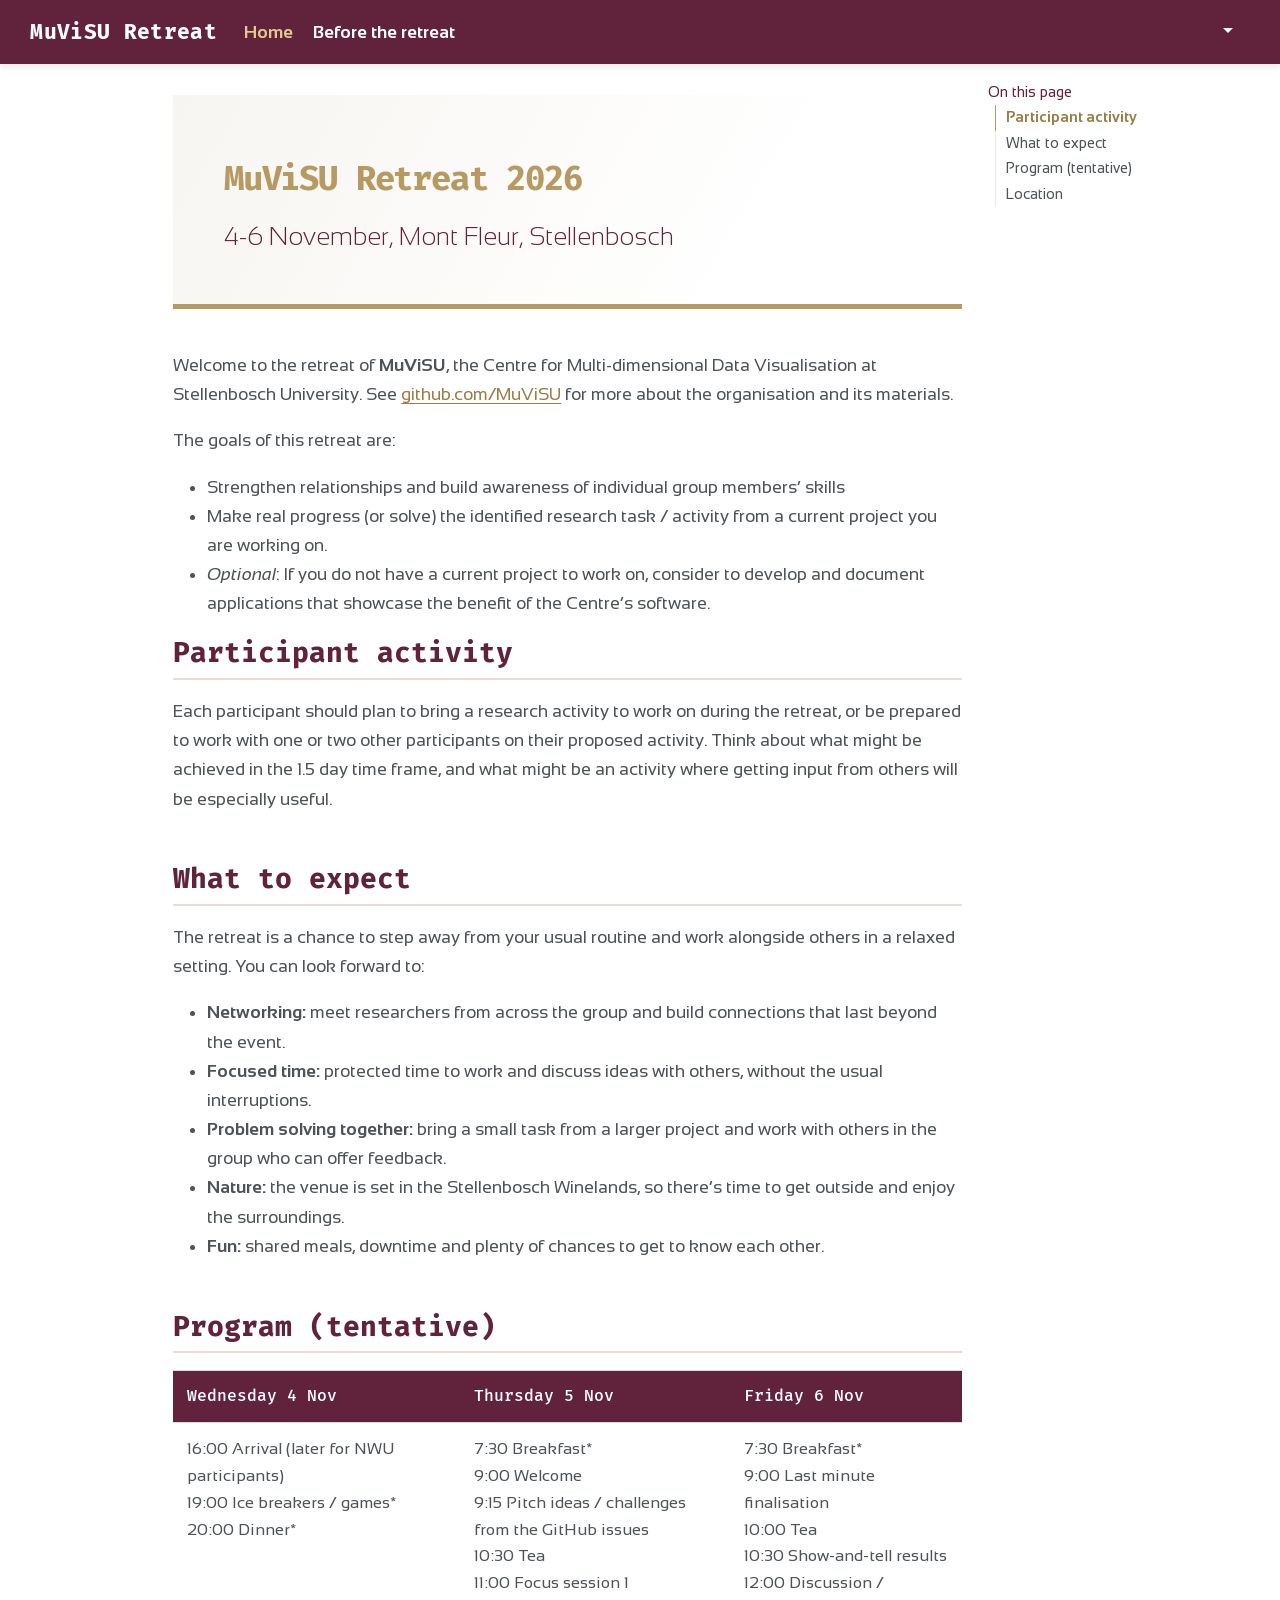
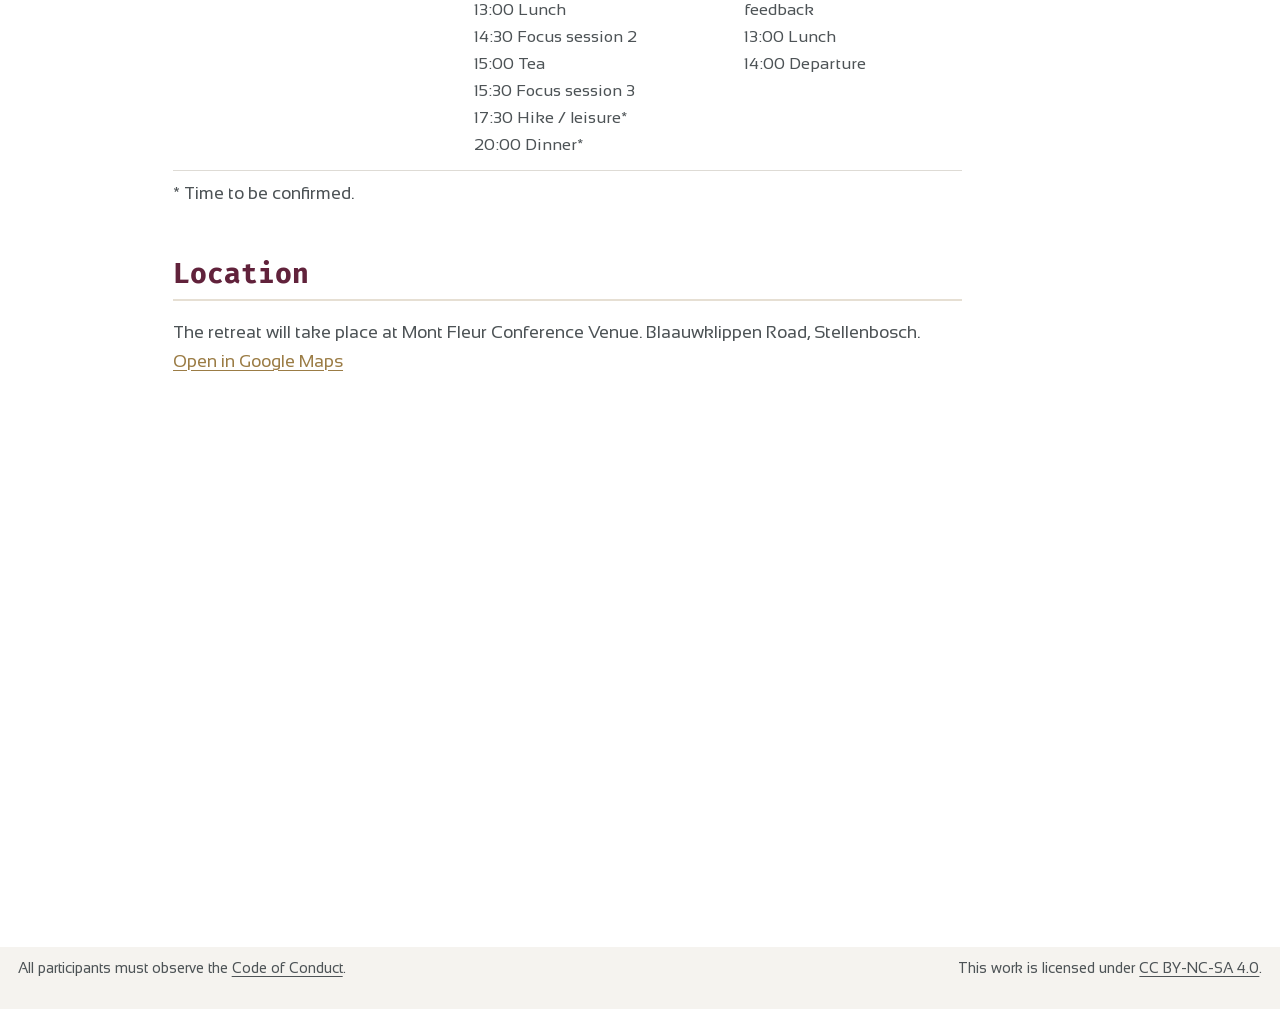
==== docs/index.html @ 6dd37134 "what to expect" ====
<!DOCTYPE html>
<html xmlns="http://www.w3.org/1999/xhtml" lang="en" xml:lang="en"><head>

<meta charset="utf-8">
<meta name="generator" content="quarto-1.10.18">

<meta name="viewport" content="width=device-width, initial-scale=1.0, user-scalable=yes">


<title>MuViSU Retreat 2026 – MuViSU Retreat</title>
<style>
/* Default styles provided by pandoc.
** See https://pandoc.org/MANUAL.html#variables-for-html for config info.
*/
span.smallcaps{font-variant: small-caps;}
div.columns{display: flex; gap: 1.5em;}
div.column{flex: auto;}
@media screen {
div.columns{gap: min(4vw, 1.5em);}
div.column{overflow-x: auto;}
}
div.hanging-indent{margin-left: 1.5em; text-indent: -1.5em;}
ul.task-list{list-style: none;}
ul.task-list li input[type="checkbox"] {
  width: 0.8em;
  margin: 0 0.8em 0.2em -1em; /* quarto-specific, see https://github.com/quarto-dev/quarto-cli/issues/4556 */ 
  vertical-align: middle;
}
</style>


<script src="site_libs/quarto-nav/quarto-nav.js"></script>
<script src="site_libs/quarto-nav/headroom.min.js"></script>
<script src="site_libs/clipboard/clipboard.min.js"></script>
<script src="site_libs/quarto-search/autocomplete.umd.js"></script>
<script src="site_libs/quarto-search/fuse.min.js"></script>
<script src="site_libs/quarto-search/quarto-search.js"></script>
<meta name="quarto:offset" content="./">
<script src="site_libs/quarto-html/quarto.js" type="module"></script>
<script src="site_libs/quarto-html/tabsets/tabsets.js" type="module"></script>
<script src="site_libs/quarto-html/popper.min.js"></script>
<script src="site_libs/quarto-html/tippy.umd.min.js"></script>
<script src="site_libs/quarto-html/anchor.min.js"></script>
<link href="site_libs/quarto-html/tippy.css" rel="stylesheet">
<link href="site_libs/quarto-html/quarto-syntax-highlighting-4ffc9315a0e0aea7fb861ee41eb61485.css" rel="stylesheet" id="quarto-text-highlighting-styles">
<script src="site_libs/bootstrap/bootstrap.min.js"></script>
<link href="site_libs/bootstrap/bootstrap-icons.css" rel="stylesheet">
<link href="site_libs/bootstrap/bootstrap-354f608359a5c7df582c1eddf7a6db5b.min.css" rel="stylesheet" append-hash="true" id="quarto-bootstrap" data-mode="light">
<script id="quarto-search-options" type="application/json">{
  "location": "navbar",
  "copy-button": false,
  "collapse-after": 3,
  "panel-placement": "end",
  "type": "overlay",
  "limit": 50,
  "keyboard-shortcut": [
    "f",
    "/",
    "s"
  ],
  "show-item-context": false,
  "language": {
    "search-no-results-text": "No results",
    "search-matching-documents-text": "matching documents",
    "search-copy-link-title": "Copy link to search",
    "search-hide-matches-text": "Hide additional matches",
    "search-more-match-text": "more match in this document",
    "search-more-matches-text": "more matches in this document",
    "search-clear-button-title": "Clear",
    "search-text-placeholder": "",
    "search-detached-cancel-button-title": "Cancel",
    "search-submit-button-title": "Submit",
    "search-label": "Search"
  }
}</script>


</head>

<body class="nav-fixed quarto-light">

<div id="quarto-search-results"></div>
  <header id="quarto-header" class="headroom fixed-top">
    <nav class="navbar navbar-expand-lg " data-bs-theme="dark">
      <div class="navbar-container container-fluid">
      <div class="navbar-brand-container mx-auto">
    <a class="navbar-brand" href="./index.html">
    <span class="navbar-title">MuViSU Retreat</span>
    </a>
  </div>
            <div id="quarto-search" class="" title="Search"></div>
          <button class="navbar-toggler" type="button" data-bs-toggle="collapse" data-bs-target="#navbarCollapse" aria-controls="navbarCollapse" role="menu" aria-expanded="false" aria-label="Toggle navigation" onclick="if (window.quartoToggleHeadroom) { window.quartoToggleHeadroom(); }">
  <span class="navbar-toggler-icon"></span>
</button>
          <div class="collapse navbar-collapse" id="navbarCollapse">
            <ul class="navbar-nav navbar-nav-scroll me-auto">
  <li class="nav-item">
    <a class="nav-link active" href="./index.html" aria-current="page"> 
<span class="menu-text">Home</span></a>
  </li>  
  <li class="nav-item">
    <a class="nav-link" href="./before.html"> 
<span class="menu-text">Before the retreat</span></a>
  </li>  
</ul>
          </div> <!-- /navcollapse -->
            <div class="quarto-navbar-tools">
    <div class="dropdown">
      <a href="" title="" id="quarto-navigation-tool-dropdown-0" class="quarto-navigation-tool dropdown-toggle px-1" data-bs-toggle="dropdown" aria-expanded="false" role="link" aria-label=""><i class="bi bi-github"></i></a>
      <ul class="dropdown-menu" aria-labelledby="quarto-navigation-tool-dropdown-0">
          <li>
            <a class="dropdown-item quarto-navbar-tools-item" href="https://github.com/dicook/muvisu_retreat/issues">
            Create an issue
            </a>
          </li>
      </ul>
    </div>
    <a href="https://github.com/dicook/muvisu_retreat/blob/main/CODEOFCONDUCT.md" title="Code of Conduct" class="quarto-navigation-tool px-1" aria-label="Code of Conduct"><i class="bi bi-shield-check"></i></a>
</div>
      </div> <!-- /container-fluid -->
    </nav>
</header>
<!-- content -->
<div id="quarto-content" class="quarto-container page-columns page-rows-contents page-layout-article page-navbar">
<!-- sidebar -->
<!-- margin-sidebar -->
    <div id="quarto-margin-sidebar" class="sidebar margin-sidebar">
        <nav id="TOC" role="doc-toc" class="toc-active">
    <h2 id="toc-title">On this page</h2>
   
  <ul>
  <li><a href="#participant-activity" id="toc-participant-activity" class="nav-link active" data-scroll-target="#participant-activity">Participant activity</a></li>
  <li><a href="#what-to-expect" id="toc-what-to-expect" class="nav-link" data-scroll-target="#what-to-expect">What to expect</a></li>
  <li><a href="#program-tentative" id="toc-program-tentative" class="nav-link" data-scroll-target="#program-tentative">Program (tentative)</a></li>
  <li><a href="#location" id="toc-location" class="nav-link" data-scroll-target="#location">Location</a></li>
  </ul>
</nav>
    </div>
<!-- main -->
<main class="content" id="quarto-document-content">

<header id="title-block-header" class="quarto-title-block default">
<div class="quarto-title">
<h1 class="title">MuViSU Retreat 2026</h1>
<p class="subtitle lead">4-6 November, Mont Fleur, Stellenbosch</p>
</div>



<div class="quarto-title-meta">

    
  
    
  </div>
  


</header>


<p>Welcome to the retreat of <strong>MuViSU</strong>, the Centre for Multi-dimensional Data Visualisation at Stellenbosch University. See <a href="https://github.com/MuViSU">github.com/MuViSU</a> for more about the organisation and its materials.</p>
<p>The goals of this retreat are:</p>
<ul>
<li>Strengthen relationships and build awareness of individual group members’ skills</li>
<li>Make real progress (or solve) the identified research task / activity from a current project you are working on.</li>
<li><em>Optional</em>: If you do not have a current project to work on, consider to develop and document applications that showcase the benefit of the Centre’s software.</li>
</ul>
<section id="participant-activity" class="level2">
<h2 class="anchored" data-anchor-id="participant-activity">Participant activity</h2>
<p>Each participant should plan to bring a research activity to work on during the retreat, or be prepared to work with one or two other participants on their proposed activity. Think about what might be achieved in the 1.5 day time frame, and what might be an activity where getting input from others will be especially useful.</p>
</section>
<section id="what-to-expect" class="level2">
<h2 class="anchored" data-anchor-id="what-to-expect">What to expect</h2>
<p>The retreat is a chance to step away from your usual routine and work alongside others in a relaxed setting. You can look forward to:</p>
<ul>
<li><strong>Networking:</strong> meet researchers from across the group and build connections that last beyond the event.</li>
<li><strong>Focused time:</strong> protected time to work and discuss ideas with others, without the usual interruptions.</li>
<li><strong>Problem solving together:</strong> bring a small task from a larger project and work with others in the group who can offer feedback.</li>
<li><strong>Nature:</strong> the venue is set in the Stellenbosch Winelands, so there’s time to get outside and enjoy the surroundings.</li>
<li><strong>Fun:</strong> shared meals, downtime and plenty of chances to get to know each other.</li>
</ul>
</section>
<section id="program-tentative" class="level2">
<h2 class="anchored" data-anchor-id="program-tentative">Program (tentative)</h2>
<table class="caption-top table">
<colgroup>
<col style="width: 36%">
<col style="width: 34%">
<col style="width: 29%">
</colgroup>
<thead>
<tr class="header">
<th style="text-align: left;">Wednesday 4 Nov</th>
<th style="text-align: left;">Thursday 5 Nov</th>
<th style="text-align: left;">Friday 6 Nov</th>
</tr>
</thead>
<tbody>
<tr class="odd">
<td style="text-align: left;">16:00 Arrival (later for NWU participants)<br>19:00 Ice breakers / games*<br>20:00 Dinner*</td>
<td style="text-align: left;">7:30 Breakfast*<br>9:00 Welcome <br>9:15 Pitch ideas / challenges from the GitHub issues <br>10:30 Tea<br>11:00 Focus session 1<br>13:00 Lunch<br>14:30 Focus session 2<br>15:00 Tea<br>15:30 Focus session 3<br>17:30 Hike / leisure*<br>20:00 Dinner*</td>
<td style="text-align: left;">7:30 Breakfast*<br>9:00 Last minute finalisation<br>10:00 Tea<br>10:30 Show-and-tell results<br>12:00 Discussion / feedback<br>13:00 Lunch<br>14:00 Departure</td>
</tr>
</tbody>
</table>
<p>* Time to be confirmed.</p>
</section>
<section id="location" class="level2">
<h2 class="anchored" data-anchor-id="location">Location</h2>
<p>The retreat will take place at Mont Fleur Conference Venue. Blaauwklippen Road, Stellenbosch. <a href="https://maps.app.goo.gl/VJLVgfamBuX8aKFi7">Open in Google Maps</a></p>
<iframe src="https://www.google.com/maps/embed?pb=!1m23!1m12!1m3!1d3307.2551035995357!2d18.896036176559704!3d-34.01166222647401!2m3!1f0!2f0!3f0!3m2!1i1024!2i768!4f13.1!4m8!3e0!4m0!4m5!1s0x1dcdb3a0425cf8a7%3A0xaa9fdf8daff1da18!2sMont%20Fleur%20Conference%20Venue%2C%20P.O.%20Box%20905%20Stellenbosch%2C%20Blaauwklippen%20Road%2C%207599!3m2!1d-34.0116667!2d18.8986111!5e0!3m2!1sen!2sza!4v1791870250719!5m2!1sen!2sza" width="100%" height="450" style="border:0;" allowfullscreen="" loading="lazy" referrerpolicy="strict-origin-when-cross-origin" title="Map of Mont Fleur Conference Venue">
</iframe>


</section>

</main> <!-- /main -->
<script id="quarto-html-after-body" type="application/javascript">
  window.document.addEventListener("DOMContentLoaded", function (event) {
    const icon = "";
    const anchorJS = new window.AnchorJS();
    anchorJS.options = {
      placement: 'right',
      icon: icon
    };
    anchorJS.add('.anchored');
    const isCodeAnnotation = (el) => {
      for (const clz of el.classList) {
        if (clz.startsWith('code-annotation-')) {                     
          return true;
        }
      }
      return false;
    }
    const onCopySuccess = function(e) {
      // button target
      const button = e.trigger;
      // don't keep focus
      button.blur();
      // flash "checked"
      button.classList.add('code-copy-button-checked');
      var currentTitle = button.getAttribute("title");
      button.setAttribute("title", "Copied!");
      let tooltip;
      if (window.bootstrap) {
        button.setAttribute("data-bs-toggle", "tooltip");
        button.setAttribute("data-bs-placement", "left");
        button.setAttribute("data-bs-title", "Copied!");
        tooltip = new bootstrap.Tooltip(button, 
          { trigger: "manual", 
            customClass: "code-copy-button-tooltip",
            offset: [0, -8]});
        tooltip.show();    
      }
      setTimeout(function() {
        if (tooltip) {
          tooltip.hide();
          button.removeAttribute("data-bs-title");
          button.removeAttribute("data-bs-toggle");
          button.removeAttribute("data-bs-placement");
        }
        button.setAttribute("title", currentTitle);
        button.classList.remove('code-copy-button-checked');
      }, 1000);
      // clear code selection
      e.clearSelection();
    }
    const getTextToCopy = function(trigger) {
      const outerScaffold = trigger.parentElement.cloneNode(true);
      const codeEl = outerScaffold.querySelector('code');
      for (const childEl of codeEl.children) {
        if (isCodeAnnotation(childEl)) {
          childEl.remove();
        }
      }
      return codeEl.innerText;
    }
    const clipboard = new window.ClipboardJS('.code-copy-button:not([data-in-quarto-modal])', {
      text: getTextToCopy
    });
    clipboard.on('success', onCopySuccess);
    if (window.document.getElementById('quarto-embedded-source-code-modal')) {
      const clipboardModal = new window.ClipboardJS('.code-copy-button[data-in-quarto-modal]', {
        text: getTextToCopy,
        container: window.document.getElementById('quarto-embedded-source-code-modal')
      });
      clipboardModal.on('success', onCopySuccess);
    }
      var localhostRegex = new RegExp(/^(?:http|https):\/\/localhost\:?[0-9]*\//);
      var mailtoRegex = new RegExp(/^mailto:/);
        var filterRegex = new RegExp('/' + window.location.host + '/');
      var isInternal = (href) => {
          return filterRegex.test(href) || localhostRegex.test(href) || mailtoRegex.test(href);
      }
      // Inspect non-navigation links and adorn them if external
     var links = window.document.querySelectorAll('a[href]:not(.nav-link):not(.navbar-brand):not(.toc-action):not(.sidebar-link):not(.sidebar-item-toggle):not(.pagination-link):not(.no-external):not([aria-hidden]):not(.dropdown-item):not(.quarto-navigation-tool):not(.about-link)');
      for (var i=0; i<links.length; i++) {
        const link = links[i];
        if (!isInternal(link.href)) {
          // undo the damage that might have been done by quarto-nav.js in the case of
          // links that we want to consider external
          if (link.dataset.originalHref !== undefined) {
            link.href = link.dataset.originalHref;
          }
        }
      }
    function tippyHover(el, contentFn, onTriggerFn, onUntriggerFn) {
      const config = {
        allowHTML: true,
        maxWidth: 500,
        delay: 100,
        arrow: false,
        appendTo: function(el) {
            return el.parentElement;
        },
        interactive: true,
        interactiveBorder: 10,
        theme: 'quarto',
        placement: 'bottom-start',
      };
      if (contentFn) {
        config.content = contentFn;
      }
      if (onTriggerFn) {
        config.onTrigger = onTriggerFn;
      }
      if (onUntriggerFn) {
        config.onUntrigger = onUntriggerFn;
      }
      window.tippy(el, config); 
    }
    const noterefs = window.document.querySelectorAll('a[role="doc-noteref"]');
    for (var i=0; i<noterefs.length; i++) {
      const ref = noterefs[i];
      tippyHover(ref, function() {
        // use id or data attribute instead here
        let href = ref.getAttribute('data-footnote-href') || ref.getAttribute('href');
        try { href = new URL(href).hash; } catch {}
        const id = href.replace(/^#\/?/, "");
        const note = window.document.getElementById(id);
        if (note) {
          return note.innerHTML;
        } else {
          return "";
        }
      });
    }
    const xrefs = window.document.querySelectorAll('a.quarto-xref');
    const processXRef = (id, note) => {
      // Strip column container classes
      const stripColumnClz = (el) => {
        el.classList.remove("page-full", "page-columns");
        if (el.children) {
          for (const child of el.children) {
            stripColumnClz(child);
          }
        }
      }
      stripColumnClz(note)
      if (id === null || id.startsWith('sec-')) {
        // Special case sections, only their first couple elements
        const container = document.createElement("div");
        if (note.children && note.children.length > 2) {
          container.appendChild(note.children[0].cloneNode(true));
          for (let i = 1; i < note.children.length; i++) {
            const child = note.children[i];
            if (child.tagName === "P" && child.innerText === "") {
              continue;
            } else {
              container.appendChild(child.cloneNode(true));
              break;
            }
          }
          if (window.Quarto?.typesetMath) {
            window.Quarto.typesetMath(container);
          }
          return container.innerHTML
        } else {
          if (window.Quarto?.typesetMath) {
            window.Quarto.typesetMath(note);
          }
          return note.innerHTML;
        }
      } else {
        // Remove any anchor links if they are present
        const anchorLink = note.querySelector('a.anchorjs-link');
        if (anchorLink) {
          anchorLink.remove();
        }
        if (window.Quarto?.typesetMath) {
          window.Quarto.typesetMath(note);
        }
        if (note.classList.contains("callout")) {
          return note.outerHTML;
        } else {
          return note.innerHTML;
        }
      }
    }
    for (var i=0; i<xrefs.length; i++) {
      const xref = xrefs[i];
      tippyHover(xref, undefined, function(instance) {
        instance.disable();
        let url = xref.getAttribute('href');
        let hash = undefined; 
        if (url.startsWith('#')) {
          hash = url;
        } else {
          try { hash = new URL(url).hash; } catch {}
        }
        if (hash) {
          const id = hash.replace(/^#\/?/, "");
          const note = window.document.getElementById(id);
          if (note !== null) {
            try {
              const html = processXRef(id, note.cloneNode(true));
              instance.setContent(html);
            } finally {
              instance.enable();
              instance.show();
            }
          } else {
            // See if we can fetch this
            fetch(url.split('#')[0])
            .then(res => res.text())
            .then(html => {
              const parser = new DOMParser();
              const htmlDoc = parser.parseFromString(html, "text/html");
              const note = htmlDoc.getElementById(id);
              if (note !== null) {
                const html = processXRef(id, note);
                instance.setContent(html);
              } 
            }).finally(() => {
              instance.enable();
              instance.show();
            });
          }
        } else {
          // See if we can fetch a full url (with no hash to target)
          // This is a special case and we should probably do some content thinning / targeting
          fetch(url)
          .then(res => res.text())
          .then(html => {
            const parser = new DOMParser();
            const htmlDoc = parser.parseFromString(html, "text/html");
            const note = htmlDoc.querySelector('main.content');
            if (note !== null) {
              // This should only happen for chapter cross references
              // (since there is no id in the URL)
              // remove the first header
              if (note.children.length > 0 && note.children[0].tagName === "HEADER") {
                note.children[0].remove();
              }
              const html = processXRef(null, note);
              instance.setContent(html);
            } 
          }).finally(() => {
            instance.enable();
            instance.show();
          });
        }
      }, function(instance) {
      });
    }
        let selectedAnnoteEl;
        const selectorForAnnotation = ( cell, annotation) => {
          let cellAttr = 'data-code-cell="' + cell + '"';
          let lineAttr = 'data-code-annotation="' +  annotation + '"';
          const selector = 'span[' + cellAttr + '][' + lineAttr + ']';
          return selector;
        }
        const selectCodeLines = (annoteEl) => {
          const doc = window.document;
          const targetCell = annoteEl.getAttribute("data-target-cell");
          const targetAnnotation = annoteEl.getAttribute("data-target-annotation");
          const annoteSpan = window.document.querySelector(selectorForAnnotation(targetCell, targetAnnotation));
          const lines = annoteSpan.getAttribute("data-code-lines").split(",");
          const lineIds = lines.map((line) => {
            return targetCell + "-" + line;
          })
          let top = null;
          let height = null;
          let parent = null;
          if (lineIds.length > 0) {
              //compute the position of the single el (top and bottom and make a div)
              const el = window.document.getElementById(lineIds[0]);
              top = el.offsetTop;
              height = el.offsetHeight;
              parent = el.parentElement.parentElement;
            if (lineIds.length > 1) {
              const lastEl = window.document.getElementById(lineIds[lineIds.length - 1]);
              const bottom = lastEl.offsetTop + lastEl.offsetHeight;
              height = bottom - top;
            }
            if (top !== null && height !== null && parent !== null) {
              // cook up a div (if necessary) and position it 
              let div = window.document.getElementById("code-annotation-line-highlight");
              if (div === null) {
                div = window.document.createElement("div");
                div.setAttribute("id", "code-annotation-line-highlight");
                div.style.position = 'absolute';
                parent.appendChild(div);
              }
              div.style.top = top - 2 + "px";
              div.style.height = height + 4 + "px";
              div.style.left = 0;
              let gutterDiv = window.document.getElementById("code-annotation-line-highlight-gutter");
              if (gutterDiv === null) {
                gutterDiv = window.document.createElement("div");
                gutterDiv.setAttribute("id", "code-annotation-line-highlight-gutter");
                gutterDiv.style.position = 'absolute';
                const codeCell = window.document.getElementById(targetCell);
                const gutter = codeCell.querySelector('.code-annotation-gutter');
                gutter.appendChild(gutterDiv);
              }
              gutterDiv.style.top = top - 2 + "px";
              gutterDiv.style.height = height + 4 + "px";
            }
            selectedAnnoteEl = annoteEl;
          }
        };
        const unselectCodeLines = () => {
          const elementsIds = ["code-annotation-line-highlight", "code-annotation-line-highlight-gutter"];
          elementsIds.forEach((elId) => {
            const div = window.document.getElementById(elId);
            if (div) {
              div.remove();
            }
          });
          selectedAnnoteEl = undefined;
        };
          // Handle positioning of the toggle
      window.addEventListener(
        "resize",
        throttle(() => {
          elRect = undefined;
          if (selectedAnnoteEl) {
            selectCodeLines(selectedAnnoteEl);
          }
        }, 10)
      );
      function throttle(fn, ms) {
      let throttle = false;
      let timer;
        return (...args) => {
          if(!throttle) { // first call gets through
              fn.apply(this, args);
              throttle = true;
          } else { // all the others get throttled
              if(timer) clearTimeout(timer); // cancel #2
              timer = setTimeout(() => {
                fn.apply(this, args);
                timer = throttle = false;
              }, ms);
          }
        };
      }
        // Attach click handler to the DT
        const annoteDls = window.document.querySelectorAll('dt[data-target-cell]');
        for (const annoteDlNode of annoteDls) {
          annoteDlNode.addEventListener('click', (event) => {
            const clickedEl = event.target;
            if (clickedEl !== selectedAnnoteEl) {
              unselectCodeLines();
              const activeEl = window.document.querySelector('dt[data-target-cell].code-annotation-active');
              if (activeEl) {
                activeEl.classList.remove('code-annotation-active');
              }
              selectCodeLines(clickedEl);
              clickedEl.classList.add('code-annotation-active');
            } else {
              // Unselect the line
              unselectCodeLines();
              clickedEl.classList.remove('code-annotation-active');
            }
          });
        }
    const findCites = (el) => {
      const parentEl = el.parentElement;
      if (parentEl) {
        const cites = parentEl.dataset.cites;
        if (cites) {
          return {
            el,
            cites: cites.split(' ')
          };
        } else {
          return findCites(el.parentElement)
        }
      } else {
        return undefined;
      }
    };
    var bibliorefs = window.document.querySelectorAll('a[role="doc-biblioref"]');
    for (var i=0; i<bibliorefs.length; i++) {
      const ref = bibliorefs[i];
      const citeInfo = findCites(ref);
      if (citeInfo) {
        tippyHover(citeInfo.el, function() {
          var popup = window.document.createElement('div');
          citeInfo.cites.forEach(function(cite) {
            var citeDiv = window.document.createElement('div');
            citeDiv.classList.add('hanging-indent');
            citeDiv.classList.add('csl-entry');
            var biblioDiv = window.document.getElementById('ref-' + cite);
            if (biblioDiv) {
              citeDiv.innerHTML = biblioDiv.innerHTML;
            }
            popup.appendChild(citeDiv);
          });
          return popup.innerHTML;
        });
      }
    }
  });
  </script>
</div> <!-- /content -->
<footer class="footer">
  <div class="nav-footer">
    <div class="nav-footer-left">
<p>All participants must observe the <a href="https://github.com/dicook/muvisu_retreat/blob/main/CODEOFCONDUCT.md">Code of Conduct</a>.</p>
</div>   
    <div class="nav-footer-center">
      &nbsp;
    </div>
    <div class="nav-footer-right">
<p>This work is licensed under <a href="https://creativecommons.org/licenses/by-nc-sa/4.0/">CC BY-NC-SA 4.0</a>.</p>
</div>
  </div>
</footer>




</body></html>
---- docs/site_libs/quarto-html/quarto-syntax-highlighting-4ffc9315a0e0aea7fb861ee41eb61485.css ----
/* quarto syntax highlight colors */
:root {
  --quarto-hl-ot-color: #003B4F;
  --quarto-hl-at-color: #657422;
  --quarto-hl-ss-color: #20794D;
  --quarto-hl-an-color: #5E5E5E;
  --quarto-hl-fu-color: #4758AB;
  --quarto-hl-st-color: #20794D;
  --quarto-hl-cf-color: #003B4F;
  --quarto-hl-op-color: #5E5E5E;
  --quarto-hl-er-color: #AD0000;
  --quarto-hl-bn-color: #AD0000;
  --quarto-hl-al-color: #AD0000;
  --quarto-hl-va-color: #111111;
  --quarto-hl-bu-color: inherit;
  --quarto-hl-ex-color: inherit;
  --quarto-hl-pp-color: #AD0000;
  --quarto-hl-in-color: #5E5E5E;
  --quarto-hl-vs-color: #20794D;
  --quarto-hl-wa-color: #5E5E5E;
  --quarto-hl-do-color: #5E5E5E;
  --quarto-hl-im-color: #00769E;
  --quarto-hl-ch-color: #20794D;
  --quarto-hl-dt-color: #AD0000;
  --quarto-hl-fl-color: #AD0000;
  --quarto-hl-co-color: #5E5E5E;
  --quarto-hl-cv-color: #5E5E5E;
  --quarto-hl-cn-color: #8f5902;
  --quarto-hl-sc-color: #5E5E5E;
  --quarto-hl-dv-color: #AD0000;
  --quarto-hl-kw-color: #003B4F;
}

/* other quarto variables */
:root {
  --quarto-font-monospace: "Fira Mono", monospace;
}

/* syntax highlight based on Pandoc's rules */
pre > code.sourceCode > span {
  color: #003B4F;
}

code.sourceCode > span {
  color: #003B4F;
}

div.sourceCode,
div.sourceCode pre.sourceCode {
  color: #003B4F;
}

/* Normal */
code span {
  color: #003B4F;
}

/* Alert */
code span.al {
  color: #AD0000;
  font-style: inherit;
}

/* Annotation */
code span.an {
  color: #5E5E5E;
  font-style: inherit;
}

/* Attribute */
code span.at {
  color: #657422;
  font-style: inherit;
}

/* BaseN */
code span.bn {
  color: #AD0000;
  font-style: inherit;
}

/* BuiltIn */
code span.bu {
  font-style: inherit;
}

/* ControlFlow */
code span.cf {
  color: #003B4F;
  font-weight: bold;
  font-style: inherit;
}

/* Char */
code span.ch {
  color: #20794D;
  font-style: inherit;
}

/* Constant */
code span.cn {
  color: #8f5902;
  font-style: inherit;
}

/* Comment */
code span.co {
  color: #5E5E5E;
  font-style: inherit;
}

/* CommentVar */
code span.cv {
  color: #5E5E5E;
  font-style: italic;
}

/* Documentation */
code span.do {
  color: #5E5E5E;
  font-style: italic;
}

/* DataType */
code span.dt {
  color: #AD0000;
  font-style: inherit;
}

/* DecVal */
code span.dv {
  color: #AD0000;
  font-style: inherit;
}

/* Error */
code span.er {
  color: #AD0000;
  font-style: inherit;
}

/* Extension */
code span.ex {
  font-style: inherit;
}

/* Float */
code span.fl {
  color: #AD0000;
  font-style: inherit;
}

/* Function */
code span.fu {
  color: #4758AB;
  font-style: inherit;
}

/* Import */
code span.im {
  color: #00769E;
  font-style: inherit;
}

/* Information */
code span.in {
  color: #5E5E5E;
  font-style: inherit;
}

/* Keyword */
code span.kw {
  color: #003B4F;
  font-weight: bold;
  font-style: inherit;
}

/* Operator */
code span.op {
  color: #5E5E5E;
  font-style: inherit;
}

/* Other */
code span.ot {
  color: #003B4F;
  font-style: inherit;
}

/* Preprocessor */
code span.pp {
  color: #AD0000;
  font-style: inherit;
}

/* SpecialChar */
code span.sc {
  color: #5E5E5E;
  font-style: inherit;
}

/* SpecialString */
code span.ss {
  color: #20794D;
  font-style: inherit;
}

/* String */
code span.st {
  color: #20794D;
  font-style: inherit;
}

/* Variable */
code span.va {
  color: #111111;
  font-style: inherit;
}

/* VerbatimString */
code span.vs {
  color: #20794D;
  font-style: inherit;
}

/* Warning */
code span.wa {
  color: #5E5E5E;
  font-style: italic;
}

.prevent-inlining {
  content: "</";
}

/*# sourceMappingURL=0878e506bd47184dfd65ca9807da96cc.css.map */
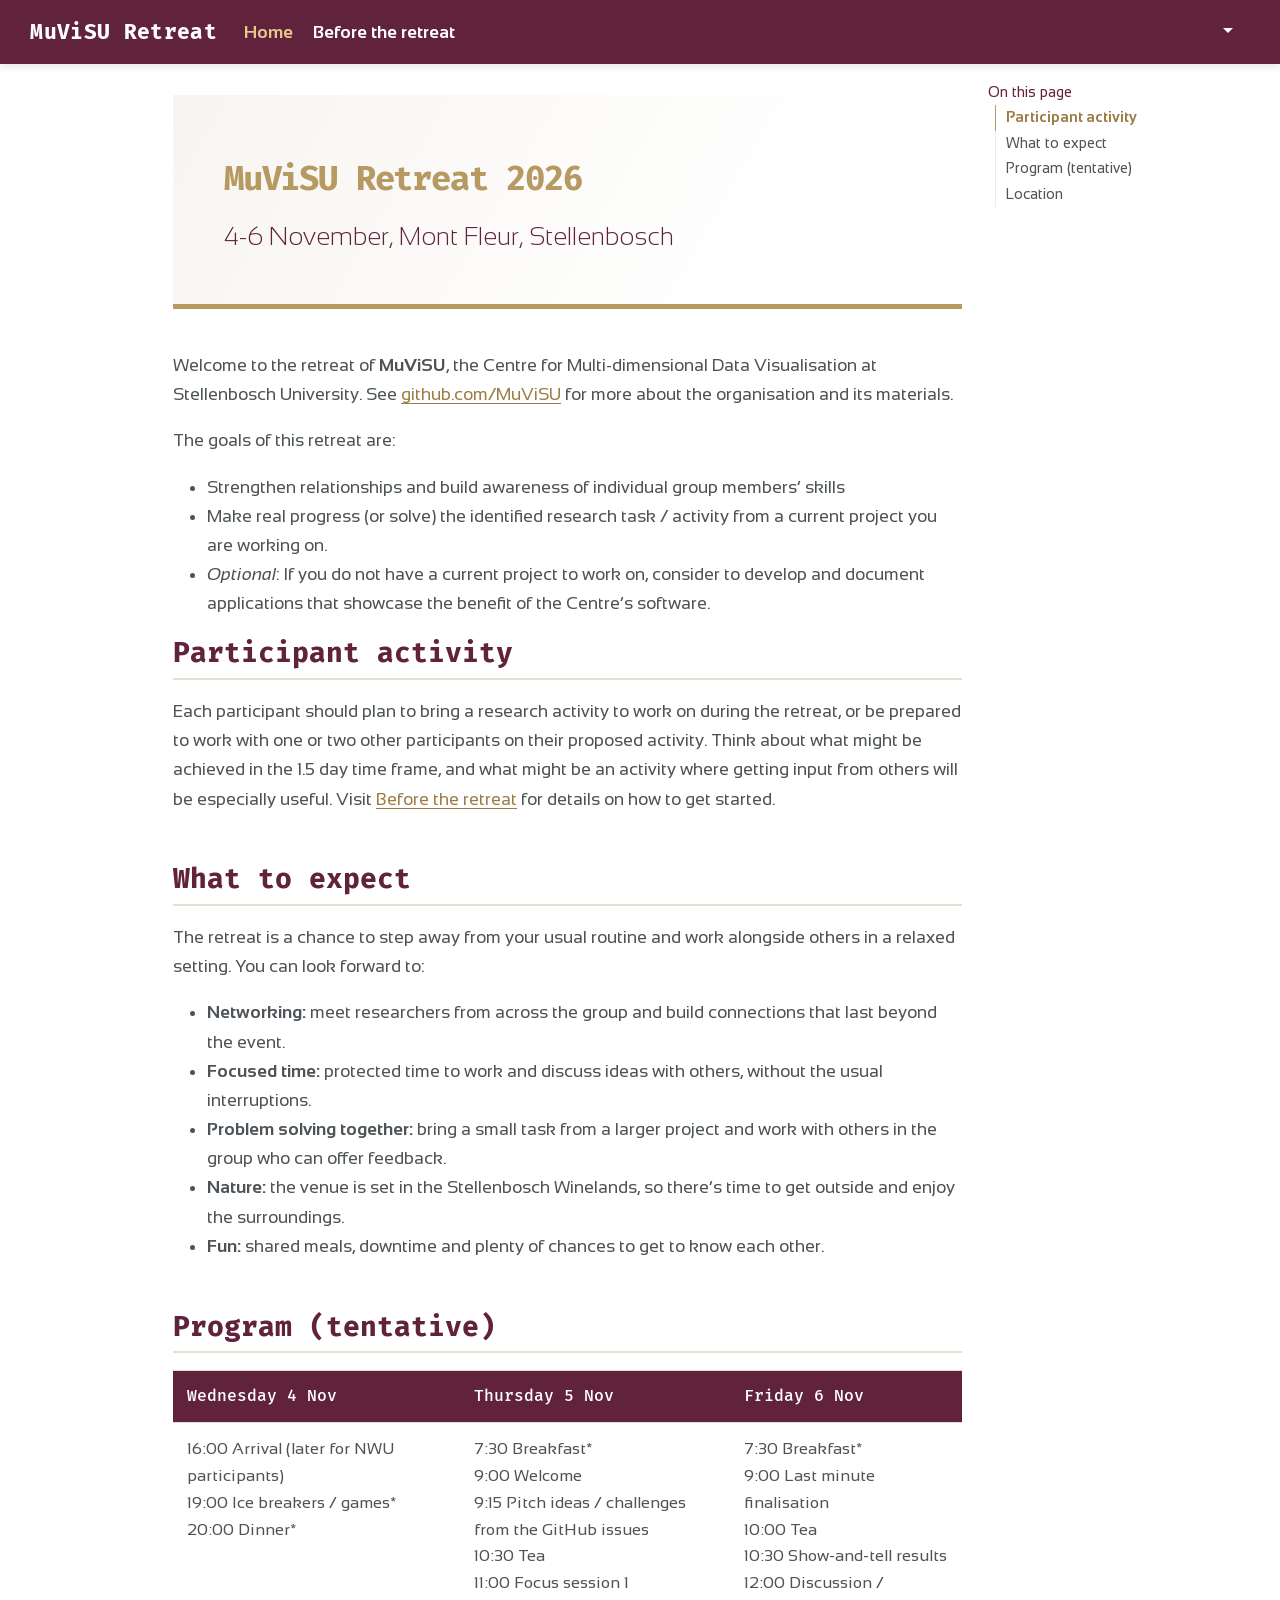
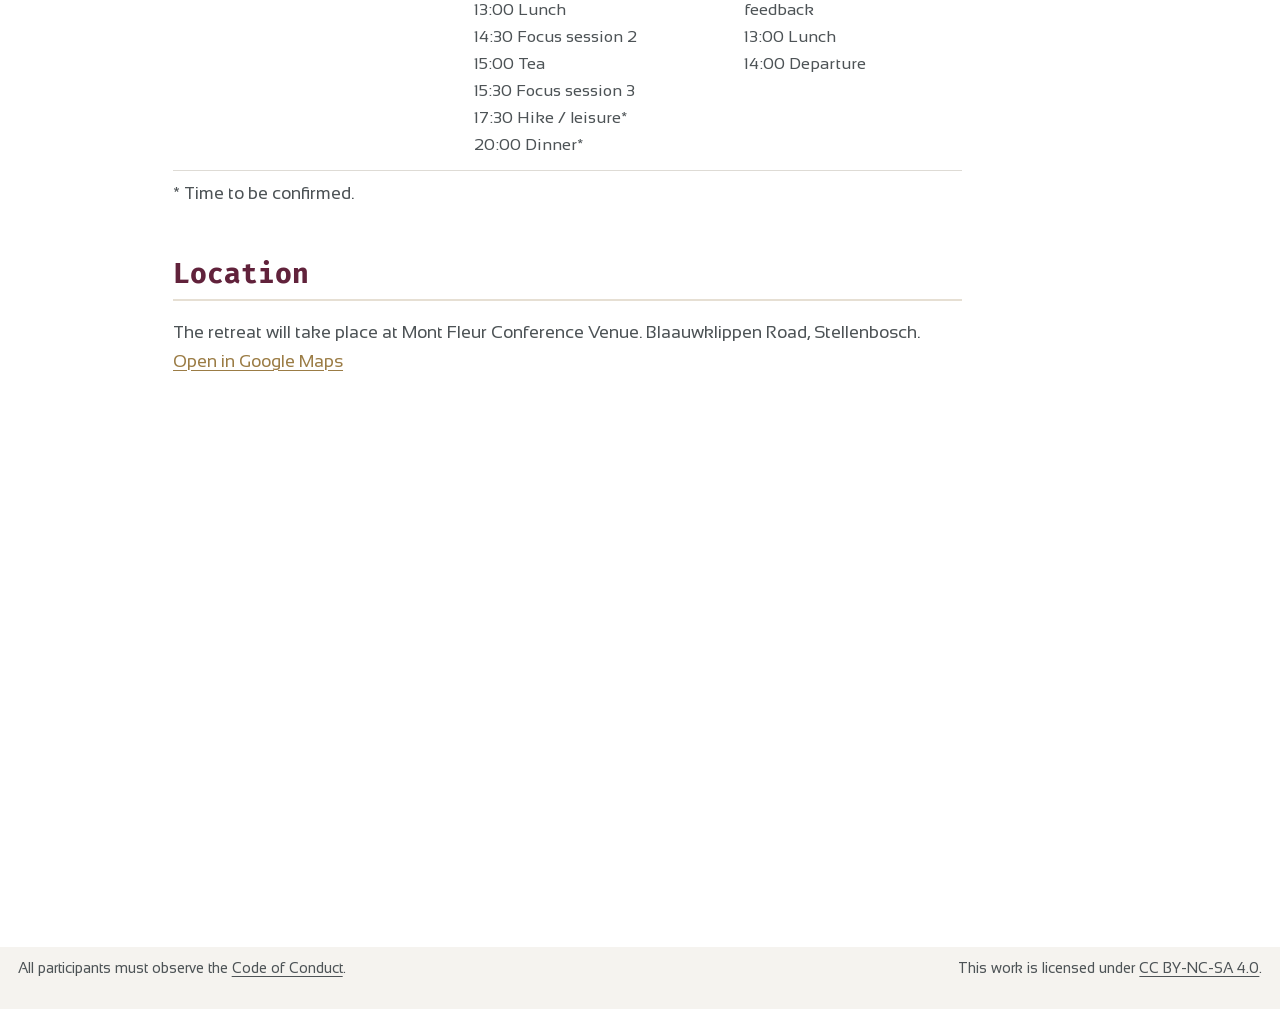
==== commit 8c151a60: "link to before the retreat added" ====
--- a/docs/index.html
+++ b/docs/index.html
@@ -2,7 +2,7 @@
 <html xmlns="http://www.w3.org/1999/xhtml" lang="en" xml:lang="en"><head>
 
 <meta charset="utf-8">
-<meta name="generator" content="quarto-1.10.18">
+<meta name="generator" content="quarto-1.9.38">
 
 <meta name="viewport" content="width=device-width, initial-scale=1.0, user-scalable=yes">
 
@@ -12,13 +12,10 @@
 /* Default styles provided by pandoc.
 ** See https://pandoc.org/MANUAL.html#variables-for-html for config info.
 */
+code{white-space: pre-wrap;}
 span.smallcaps{font-variant: small-caps;}
-div.columns{display: flex; gap: 1.5em;}
-div.column{flex: auto;}
-@media screen {
-div.columns{gap: min(4vw, 1.5em);}
-div.column{overflow-x: auto;}
-}
+div.columns{display: flex; gap: min(4vw, 1.5em);}
+div.column{flex: auto; overflow-x: auto;}
 div.hanging-indent{margin-left: 1.5em; text-indent: -1.5em;}
 ul.task-list{list-style: none;}
 ul.task-list li input[type="checkbox"] {
@@ -42,10 +39,10 @@
 <script src="site_libs/quarto-html/tippy.umd.min.js"></script>
 <script src="site_libs/quarto-html/anchor.min.js"></script>
 <link href="site_libs/quarto-html/tippy.css" rel="stylesheet">
-<link href="site_libs/quarto-html/quarto-syntax-highlighting-4ffc9315a0e0aea7fb861ee41eb61485.css" rel="stylesheet" id="quarto-text-highlighting-styles">
+<link href="site_libs/quarto-html/quarto-syntax-highlighting-7599aaf2c8f21ee9010738cb0cbaae3f.css" rel="stylesheet" id="quarto-text-highlighting-styles">
 <script src="site_libs/bootstrap/bootstrap.min.js"></script>
 <link href="site_libs/bootstrap/bootstrap-icons.css" rel="stylesheet">
-<link href="site_libs/bootstrap/bootstrap-354f608359a5c7df582c1eddf7a6db5b.min.css" rel="stylesheet" append-hash="true" id="quarto-bootstrap" data-mode="light">
+<link href="site_libs/bootstrap/bootstrap-3405892dbd1f6c78d46360863670441d.min.css" rel="stylesheet" append-hash="true" id="quarto-bootstrap" data-mode="light">
 <script id="quarto-search-options" type="application/json">{
   "location": "navbar",
   "copy-button": false,
@@ -168,7 +165,7 @@
 </ul>
 <section id="participant-activity" class="level2">
 <h2 class="anchored" data-anchor-id="participant-activity">Participant activity</h2>
-<p>Each participant should plan to bring a research activity to work on during the retreat, or be prepared to work with one or two other participants on their proposed activity. Think about what might be achieved in the 1.5 day time frame, and what might be an activity where getting input from others will be especially useful.</p>
+<p>Each participant should plan to bring a research activity to work on during the retreat, or be prepared to work with one or two other participants on their proposed activity. Think about what might be achieved in the 1.5 day time frame, and what might be an activity where getting input from others will be especially useful. Visit <a href="https://dicook.github.io/muvisu_retreat/">Before the retreat</a> for details on how to get started.</p>
 </section>
 <section id="what-to-expect" class="level2">
 <h2 class="anchored" data-anchor-id="what-to-expect">What to expect</h2>
--- a/docs/site_libs/quarto-html/quarto-syntax-highlighting-7599aaf2c8f21ee9010738cb0cbaae3f.css
+++ b/docs/site_libs/quarto-html/quarto-syntax-highlighting-7599aaf2c8f21ee9010738cb0cbaae3f.css
@@ -0,0 +1,236 @@
+/* quarto syntax highlight colors */
+:root {
+  --quarto-hl-ot-color: #003B4F;
+  --quarto-hl-at-color: #657422;
+  --quarto-hl-ss-color: #20794D;
+  --quarto-hl-an-color: #5E5E5E;
+  --quarto-hl-fu-color: #4758AB;
+  --quarto-hl-st-color: #20794D;
+  --quarto-hl-cf-color: #003B4F;
+  --quarto-hl-op-color: #5E5E5E;
+  --quarto-hl-er-color: #AD0000;
+  --quarto-hl-bn-color: #AD0000;
+  --quarto-hl-al-color: #AD0000;
+  --quarto-hl-va-color: #111111;
+  --quarto-hl-bu-color: inherit;
+  --quarto-hl-ex-color: inherit;
+  --quarto-hl-pp-color: #AD0000;
+  --quarto-hl-in-color: #5E5E5E;
+  --quarto-hl-vs-color: #20794D;
+  --quarto-hl-wa-color: #5E5E5E;
+  --quarto-hl-do-color: #5E5E5E;
+  --quarto-hl-im-color: #00769E;
+  --quarto-hl-ch-color: #20794D;
+  --quarto-hl-dt-color: #AD0000;
+  --quarto-hl-fl-color: #AD0000;
+  --quarto-hl-co-color: #5E5E5E;
+  --quarto-hl-cv-color: #5E5E5E;
+  --quarto-hl-cn-color: #8f5902;
+  --quarto-hl-sc-color: #5E5E5E;
+  --quarto-hl-dv-color: #AD0000;
+  --quarto-hl-kw-color: #003B4F;
+}
+
+/* other quarto variables */
+:root {
+  --quarto-font-monospace: "Fira Mono", monospace;
+}
+
+/* syntax highlight based on Pandoc's rules */
+pre > code.sourceCode > span {
+  color: #003B4F;
+}
+
+code.sourceCode > span {
+  color: #003B4F;
+}
+
+div.sourceCode,
+div.sourceCode pre.sourceCode {
+  color: #003B4F;
+}
+
+/* Normal */
+code span {
+  color: #003B4F;
+}
+
+/* Alert */
+code span.al {
+  color: #AD0000;
+  font-style: inherit;
+}
+
+/* Annotation */
+code span.an {
+  color: #5E5E5E;
+  font-style: inherit;
+}
+
+/* Attribute */
+code span.at {
+  color: #657422;
+  font-style: inherit;
+}
+
+/* BaseN */
+code span.bn {
+  color: #AD0000;
+  font-style: inherit;
+}
+
+/* BuiltIn */
+code span.bu {
+  font-style: inherit;
+}
+
+/* ControlFlow */
+code span.cf {
+  color: #003B4F;
+  font-weight: bold;
+  font-style: inherit;
+}
+
+/* Char */
+code span.ch {
+  color: #20794D;
+  font-style: inherit;
+}
+
+/* Constant */
+code span.cn {
+  color: #8f5902;
+  font-style: inherit;
+}
+
+/* Comment */
+code span.co {
+  color: #5E5E5E;
+  font-style: inherit;
+}
+
+/* CommentVar */
+code span.cv {
+  color: #5E5E5E;
+  font-style: italic;
+}
+
+/* Documentation */
+code span.do {
+  color: #5E5E5E;
+  font-style: italic;
+}
+
+/* DataType */
+code span.dt {
+  color: #AD0000;
+  font-style: inherit;
+}
+
+/* DecVal */
+code span.dv {
+  color: #AD0000;
+  font-style: inherit;
+}
+
+/* Error */
+code span.er {
+  color: #AD0000;
+  font-style: inherit;
+}
+
+/* Extension */
+code span.ex {
+  font-style: inherit;
+}
+
+/* Float */
+code span.fl {
+  color: #AD0000;
+  font-style: inherit;
+}
+
+/* Function */
+code span.fu {
+  color: #4758AB;
+  font-style: inherit;
+}
+
+/* Import */
+code span.im {
+  color: #00769E;
+  font-style: inherit;
+}
+
+/* Information */
+code span.in {
+  color: #5E5E5E;
+  font-style: inherit;
+}
+
+/* Keyword */
+code span.kw {
+  color: #003B4F;
+  font-weight: bold;
+  font-style: inherit;
+}
+
+/* Operator */
+code span.op {
+  color: #5E5E5E;
+  font-style: inherit;
+}
+
+/* Other */
+code span.ot {
+  color: #003B4F;
+  font-style: inherit;
+}
+
+/* Preprocessor */
+code span.pp {
+  color: #AD0000;
+  font-style: inherit;
+}
+
+/* SpecialChar */
+code span.sc {
+  color: #5E5E5E;
+  font-style: inherit;
+}
+
+/* SpecialString */
+code span.ss {
+  color: #20794D;
+  font-style: inherit;
+}
+
+/* String */
+code span.st {
+  color: #20794D;
+  font-style: inherit;
+}
+
+/* Variable */
+code span.va {
+  color: #111111;
+  font-style: inherit;
+}
+
+/* VerbatimString */
+code span.vs {
+  color: #20794D;
+  font-style: inherit;
+}
+
+/* Warning */
+code span.wa {
+  color: #5E5E5E;
+  font-style: italic;
+}
+
+.prevent-inlining {
+  content: "</";
+}
+
+/*# sourceMappingURL=d02a3d728cf12c8c1a6389190fc6bdab.css.map */
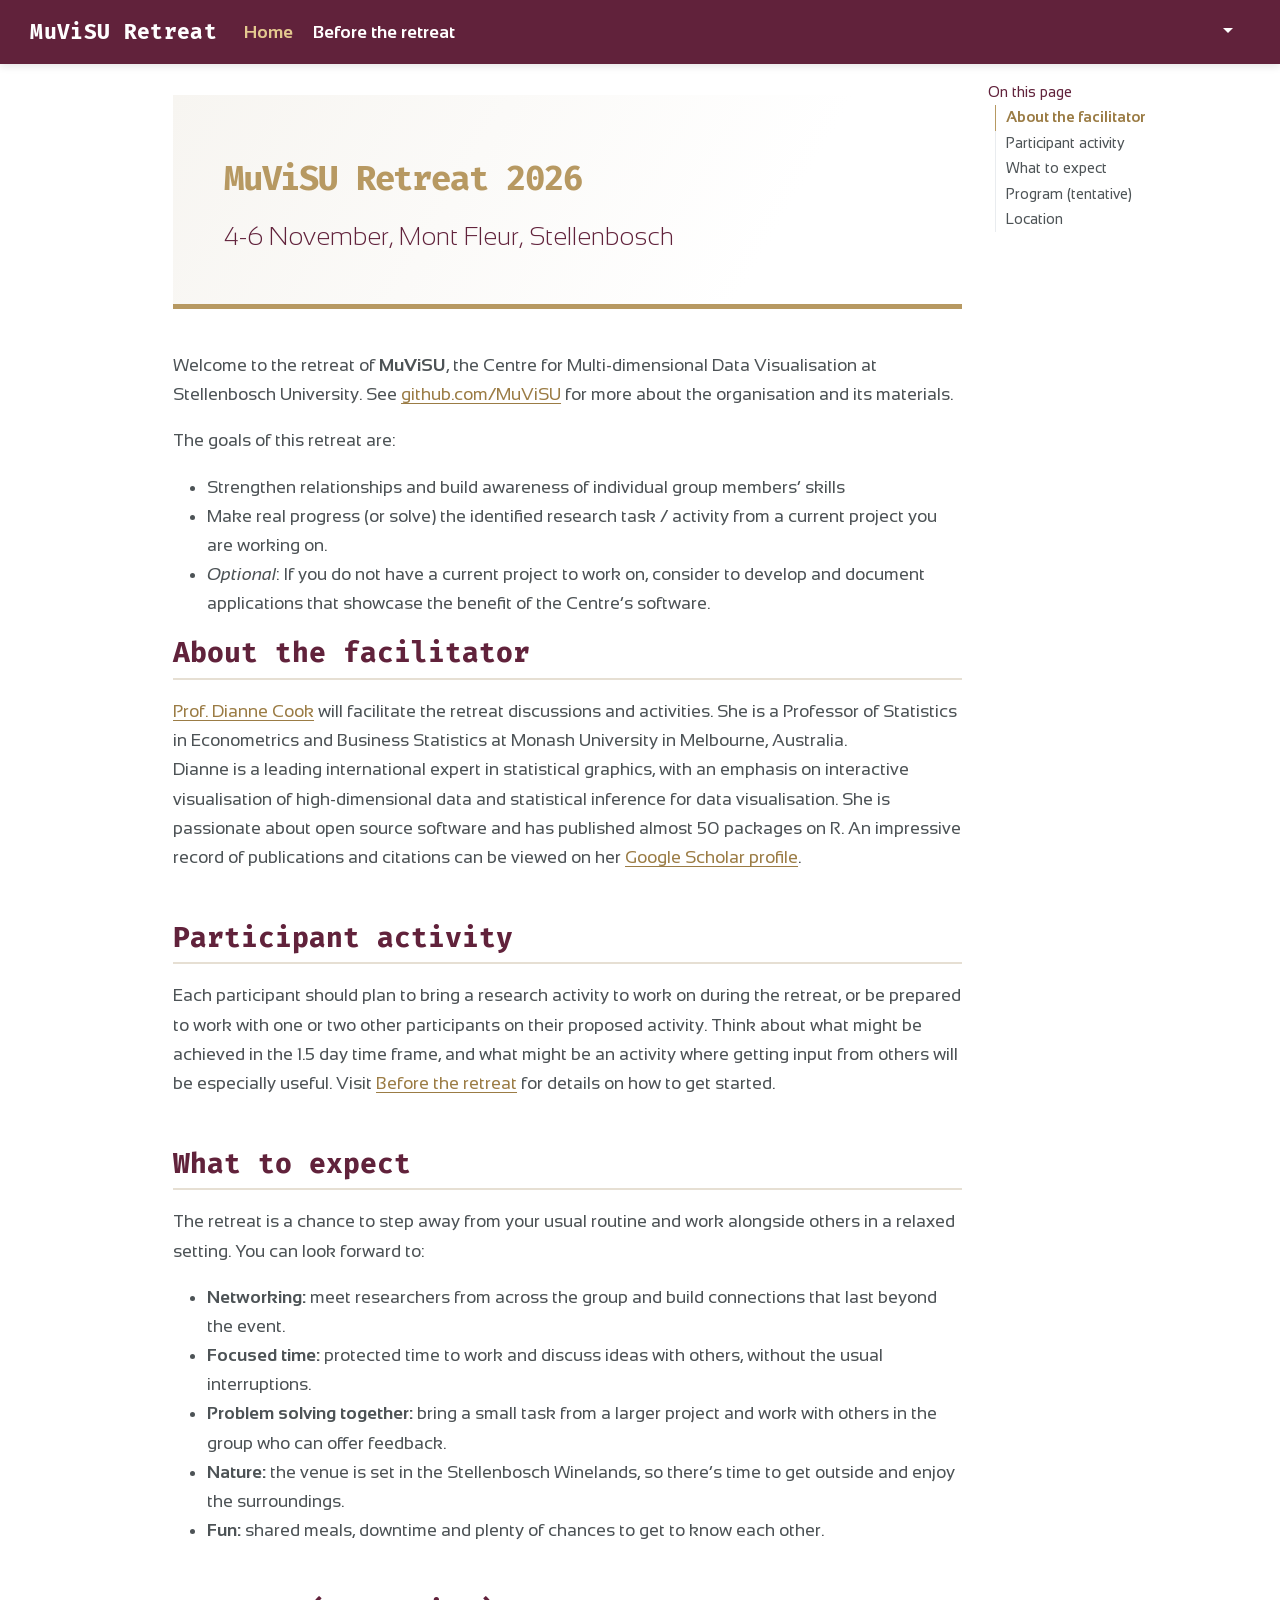
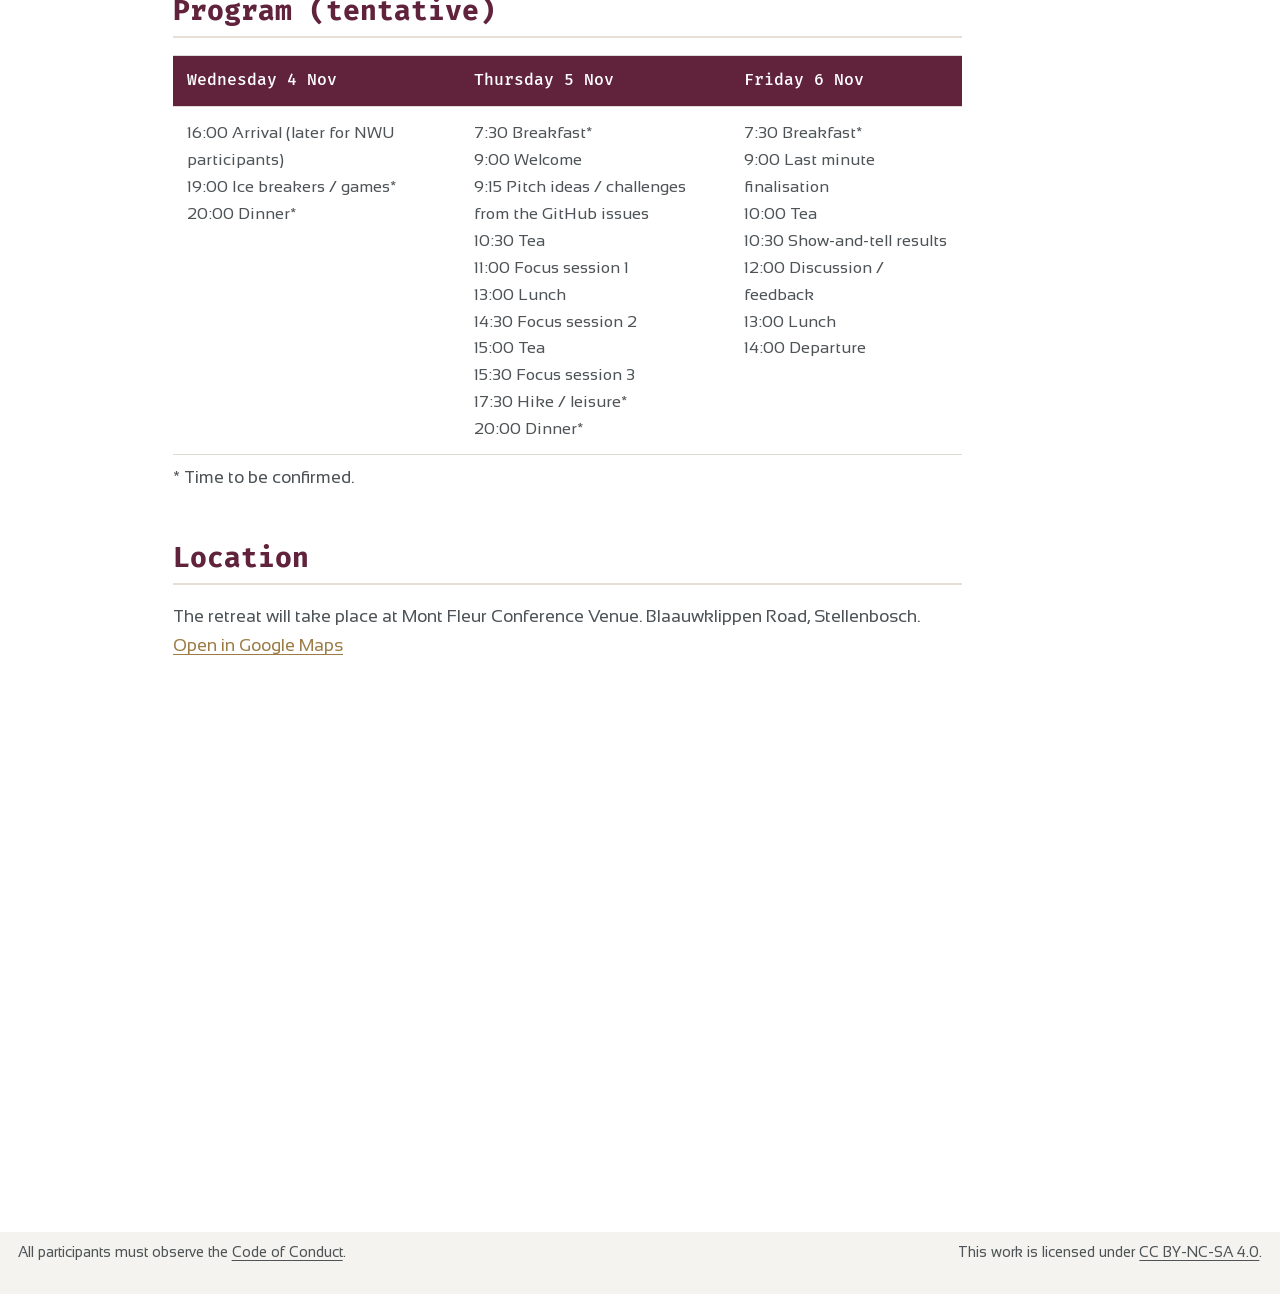
==== commit 02a0d252: "updated links" ====
--- a/docs/index.html
+++ b/docs/index.html
@@ -2,7 +2,7 @@
 <html xmlns="http://www.w3.org/1999/xhtml" lang="en" xml:lang="en"><head>
 
 <meta charset="utf-8">
-<meta name="generator" content="quarto-1.9.38">
+<meta name="generator" content="quarto-1.10.18">
 
 <meta name="viewport" content="width=device-width, initial-scale=1.0, user-scalable=yes">
 
@@ -12,10 +12,13 @@
 /* Default styles provided by pandoc.
 ** See https://pandoc.org/MANUAL.html#variables-for-html for config info.
 */
-code{white-space: pre-wrap;}
 span.smallcaps{font-variant: small-caps;}
-div.columns{display: flex; gap: min(4vw, 1.5em);}
-div.column{flex: auto; overflow-x: auto;}
+div.columns{display: flex; gap: 1.5em;}
+div.column{flex: auto;}
+@media screen {
+div.columns{gap: min(4vw, 1.5em);}
+div.column{overflow-x: auto;}
+}
 div.hanging-indent{margin-left: 1.5em; text-indent: -1.5em;}
 ul.task-list{list-style: none;}
 ul.task-list li input[type="checkbox"] {
@@ -39,10 +42,10 @@
 <script src="site_libs/quarto-html/tippy.umd.min.js"></script>
 <script src="site_libs/quarto-html/anchor.min.js"></script>
 <link href="site_libs/quarto-html/tippy.css" rel="stylesheet">
-<link href="site_libs/quarto-html/quarto-syntax-highlighting-7599aaf2c8f21ee9010738cb0cbaae3f.css" rel="stylesheet" id="quarto-text-highlighting-styles">
+<link href="site_libs/quarto-html/quarto-syntax-highlighting-4ffc9315a0e0aea7fb861ee41eb61485.css" rel="stylesheet" id="quarto-text-highlighting-styles">
 <script src="site_libs/bootstrap/bootstrap.min.js"></script>
 <link href="site_libs/bootstrap/bootstrap-icons.css" rel="stylesheet">
-<link href="site_libs/bootstrap/bootstrap-3405892dbd1f6c78d46360863670441d.min.css" rel="stylesheet" append-hash="true" id="quarto-bootstrap" data-mode="light">
+<link href="site_libs/bootstrap/bootstrap-354f608359a5c7df582c1eddf7a6db5b.min.css" rel="stylesheet" append-hash="true" id="quarto-bootstrap" data-mode="light">
 <script id="quarto-search-options" type="application/json">{
   "location": "navbar",
   "copy-button": false,
@@ -106,13 +109,13 @@
       <a href="" title="" id="quarto-navigation-tool-dropdown-0" class="quarto-navigation-tool dropdown-toggle px-1" data-bs-toggle="dropdown" aria-expanded="false" role="link" aria-label=""><i class="bi bi-github"></i></a>
       <ul class="dropdown-menu" aria-labelledby="quarto-navigation-tool-dropdown-0">
           <li>
-            <a class="dropdown-item quarto-navbar-tools-item" href="https://github.com/dicook/muvisu_retreat/issues">
+            <a class="dropdown-item quarto-navbar-tools-item" href="https://github.com/MuViSU/muvisu_retreat/issues">
             Create an issue
             </a>
           </li>
       </ul>
     </div>
-    <a href="https://github.com/dicook/muvisu_retreat/blob/main/CODEOFCONDUCT.md" title="Code of Conduct" class="quarto-navigation-tool px-1" aria-label="Code of Conduct"><i class="bi bi-shield-check"></i></a>
+    <a href="https://github.com/MuViSU/muvisu_retreat/blob/main/CODEOFCONDUCT.md" title="Code of Conduct" class="quarto-navigation-tool px-1" aria-label="Code of Conduct"><i class="bi bi-shield-check"></i></a>
 </div>
       </div> <!-- /container-fluid -->
     </nav>
@@ -126,7 +129,8 @@
     <h2 id="toc-title">On this page</h2>
    
   <ul>
-  <li><a href="#participant-activity" id="toc-participant-activity" class="nav-link active" data-scroll-target="#participant-activity">Participant activity</a></li>
+  <li><a href="#about-the-facilitator" id="toc-about-the-facilitator" class="nav-link active" data-scroll-target="#about-the-facilitator">About the facilitator</a></li>
+  <li><a href="#participant-activity" id="toc-participant-activity" class="nav-link" data-scroll-target="#participant-activity">Participant activity</a></li>
   <li><a href="#what-to-expect" id="toc-what-to-expect" class="nav-link" data-scroll-target="#what-to-expect">What to expect</a></li>
   <li><a href="#program-tentative" id="toc-program-tentative" class="nav-link" data-scroll-target="#program-tentative">Program (tentative)</a></li>
   <li><a href="#location" id="toc-location" class="nav-link" data-scroll-target="#location">Location</a></li>
@@ -163,9 +167,13 @@
 <li>Make real progress (or solve) the identified research task / activity from a current project you are working on.</li>
 <li><em>Optional</em>: If you do not have a current project to work on, consider to develop and document applications that showcase the benefit of the Centre’s software.</li>
 </ul>
+<section id="about-the-facilitator" class="level2">
+<h2 class="anchored" data-anchor-id="about-the-facilitator">About the facilitator</h2>
+<p><a href="https://dicook.org/">Prof.&nbsp;Dianne Cook</a> will facilitate the retreat discussions and activities. She is a Professor of Statistics in Econometrics and Business Statistics at Monash University in Melbourne, Australia. <br> Dianne is a leading international expert in statistical graphics, with an emphasis on interactive visualisation of high-dimensional data and statistical inference for data visualisation. She is passionate about open source software and has published almost 50 packages on R. An impressive record of publications and citations can be viewed on her <a href="https://scholar.google.com/citations?hl=en&amp;user=_b0uchgAAAAJ&amp;view_op=list_works&amp;sortby=pubdate">Google Scholar profile</a>.</p>
+</section>
 <section id="participant-activity" class="level2">
 <h2 class="anchored" data-anchor-id="participant-activity">Participant activity</h2>
-<p>Each participant should plan to bring a research activity to work on during the retreat, or be prepared to work with one or two other participants on their proposed activity. Think about what might be achieved in the 1.5 day time frame, and what might be an activity where getting input from others will be especially useful. Visit <a href="https://dicook.github.io/muvisu_retreat/">Before the retreat</a> for details on how to get started.</p>
+<p>Each participant should plan to bring a research activity to work on during the retreat, or be prepared to work with one or two other participants on their proposed activity. Think about what might be achieved in the 1.5 day time frame, and what might be an activity where getting input from others will be especially useful. Visit <a href="https://muvisu.github.io/muvisu_retreat/before.html">Before the retreat</a> for details on how to get started.</p>
 </section>
 <section id="what-to-expect" class="level2">
 <h2 class="anchored" data-anchor-id="what-to-expect">What to expect</h2>
@@ -617,7 +625,7 @@
 <footer class="footer">
   <div class="nav-footer">
     <div class="nav-footer-left">
-<p>All participants must observe the <a href="https://github.com/dicook/muvisu_retreat/blob/main/CODEOFCONDUCT.md">Code of Conduct</a>.</p>
+<p>All participants must observe the <a href="https://github.com/MuViSU/muvisu_retreat/blob/main/CODEOFCONDUCT.md">Code of Conduct</a>.</p>
 </div>   
     <div class="nav-footer-center">
       &nbsp;
--- a/docs/site_libs/quarto-html/quarto-syntax-highlighting-4ffc9315a0e0aea7fb861ee41eb61485.css
+++ b/docs/site_libs/quarto-html/quarto-syntax-highlighting-4ffc9315a0e0aea7fb861ee41eb61485.css
@@ -0,0 +1,236 @@
+/* quarto syntax highlight colors */
+:root {
+  --quarto-hl-ot-color: #003B4F;
+  --quarto-hl-at-color: #657422;
+  --quarto-hl-ss-color: #20794D;
+  --quarto-hl-an-color: #5E5E5E;
+  --quarto-hl-fu-color: #4758AB;
+  --quarto-hl-st-color: #20794D;
+  --quarto-hl-cf-color: #003B4F;
+  --quarto-hl-op-color: #5E5E5E;
+  --quarto-hl-er-color: #AD0000;
+  --quarto-hl-bn-color: #AD0000;
+  --quarto-hl-al-color: #AD0000;
+  --quarto-hl-va-color: #111111;
+  --quarto-hl-bu-color: inherit;
+  --quarto-hl-ex-color: inherit;
+  --quarto-hl-pp-color: #AD0000;
+  --quarto-hl-in-color: #5E5E5E;
+  --quarto-hl-vs-color: #20794D;
+  --quarto-hl-wa-color: #5E5E5E;
+  --quarto-hl-do-color: #5E5E5E;
+  --quarto-hl-im-color: #00769E;
+  --quarto-hl-ch-color: #20794D;
+  --quarto-hl-dt-color: #AD0000;
+  --quarto-hl-fl-color: #AD0000;
+  --quarto-hl-co-color: #5E5E5E;
+  --quarto-hl-cv-color: #5E5E5E;
+  --quarto-hl-cn-color: #8f5902;
+  --quarto-hl-sc-color: #5E5E5E;
+  --quarto-hl-dv-color: #AD0000;
+  --quarto-hl-kw-color: #003B4F;
+}
+
+/* other quarto variables */
+:root {
+  --quarto-font-monospace: "Fira Mono", monospace;
+}
+
+/* syntax highlight based on Pandoc's rules */
+pre > code.sourceCode > span {
+  color: #003B4F;
+}
+
+code.sourceCode > span {
+  color: #003B4F;
+}
+
+div.sourceCode,
+div.sourceCode pre.sourceCode {
+  color: #003B4F;
+}
+
+/* Normal */
+code span {
+  color: #003B4F;
+}
+
+/* Alert */
+code span.al {
+  color: #AD0000;
+  font-style: inherit;
+}
+
+/* Annotation */
+code span.an {
+  color: #5E5E5E;
+  font-style: inherit;
+}
+
+/* Attribute */
+code span.at {
+  color: #657422;
+  font-style: inherit;
+}
+
+/* BaseN */
+code span.bn {
+  color: #AD0000;
+  font-style: inherit;
+}
+
+/* BuiltIn */
+code span.bu {
+  font-style: inherit;
+}
+
+/* ControlFlow */
+code span.cf {
+  color: #003B4F;
+  font-weight: bold;
+  font-style: inherit;
+}
+
+/* Char */
+code span.ch {
+  color: #20794D;
+  font-style: inherit;
+}
+
+/* Constant */
+code span.cn {
+  color: #8f5902;
+  font-style: inherit;
+}
+
+/* Comment */
+code span.co {
+  color: #5E5E5E;
+  font-style: inherit;
+}
+
+/* CommentVar */
+code span.cv {
+  color: #5E5E5E;
+  font-style: italic;
+}
+
+/* Documentation */
+code span.do {
+  color: #5E5E5E;
+  font-style: italic;
+}
+
+/* DataType */
+code span.dt {
+  color: #AD0000;
+  font-style: inherit;
+}
+
+/* DecVal */
+code span.dv {
+  color: #AD0000;
+  font-style: inherit;
+}
+
+/* Error */
+code span.er {
+  color: #AD0000;
+  font-style: inherit;
+}
+
+/* Extension */
+code span.ex {
+  font-style: inherit;
+}
+
+/* Float */
+code span.fl {
+  color: #AD0000;
+  font-style: inherit;
+}
+
+/* Function */
+code span.fu {
+  color: #4758AB;
+  font-style: inherit;
+}
+
+/* Import */
+code span.im {
+  color: #00769E;
+  font-style: inherit;
+}
+
+/* Information */
+code span.in {
+  color: #5E5E5E;
+  font-style: inherit;
+}
+
+/* Keyword */
+code span.kw {
+  color: #003B4F;
+  font-weight: bold;
+  font-style: inherit;
+}
+
+/* Operator */
+code span.op {
+  color: #5E5E5E;
+  font-style: inherit;
+}
+
+/* Other */
+code span.ot {
+  color: #003B4F;
+  font-style: inherit;
+}
+
+/* Preprocessor */
+code span.pp {
+  color: #AD0000;
+  font-style: inherit;
+}
+
+/* SpecialChar */
+code span.sc {
+  color: #5E5E5E;
+  font-style: inherit;
+}
+
+/* SpecialString */
+code span.ss {
+  color: #20794D;
+  font-style: inherit;
+}
+
+/* String */
+code span.st {
+  color: #20794D;
+  font-style: inherit;
+}
+
+/* Variable */
+code span.va {
+  color: #111111;
+  font-style: inherit;
+}
+
+/* VerbatimString */
+code span.vs {
+  color: #20794D;
+  font-style: inherit;
+}
+
+/* Warning */
+code span.wa {
+  color: #5E5E5E;
+  font-style: italic;
+}
+
+.prevent-inlining {
+  content: "</";
+}
+
+/*# sourceMappingURL=0878e506bd47184dfd65ca9807da96cc.css.map */
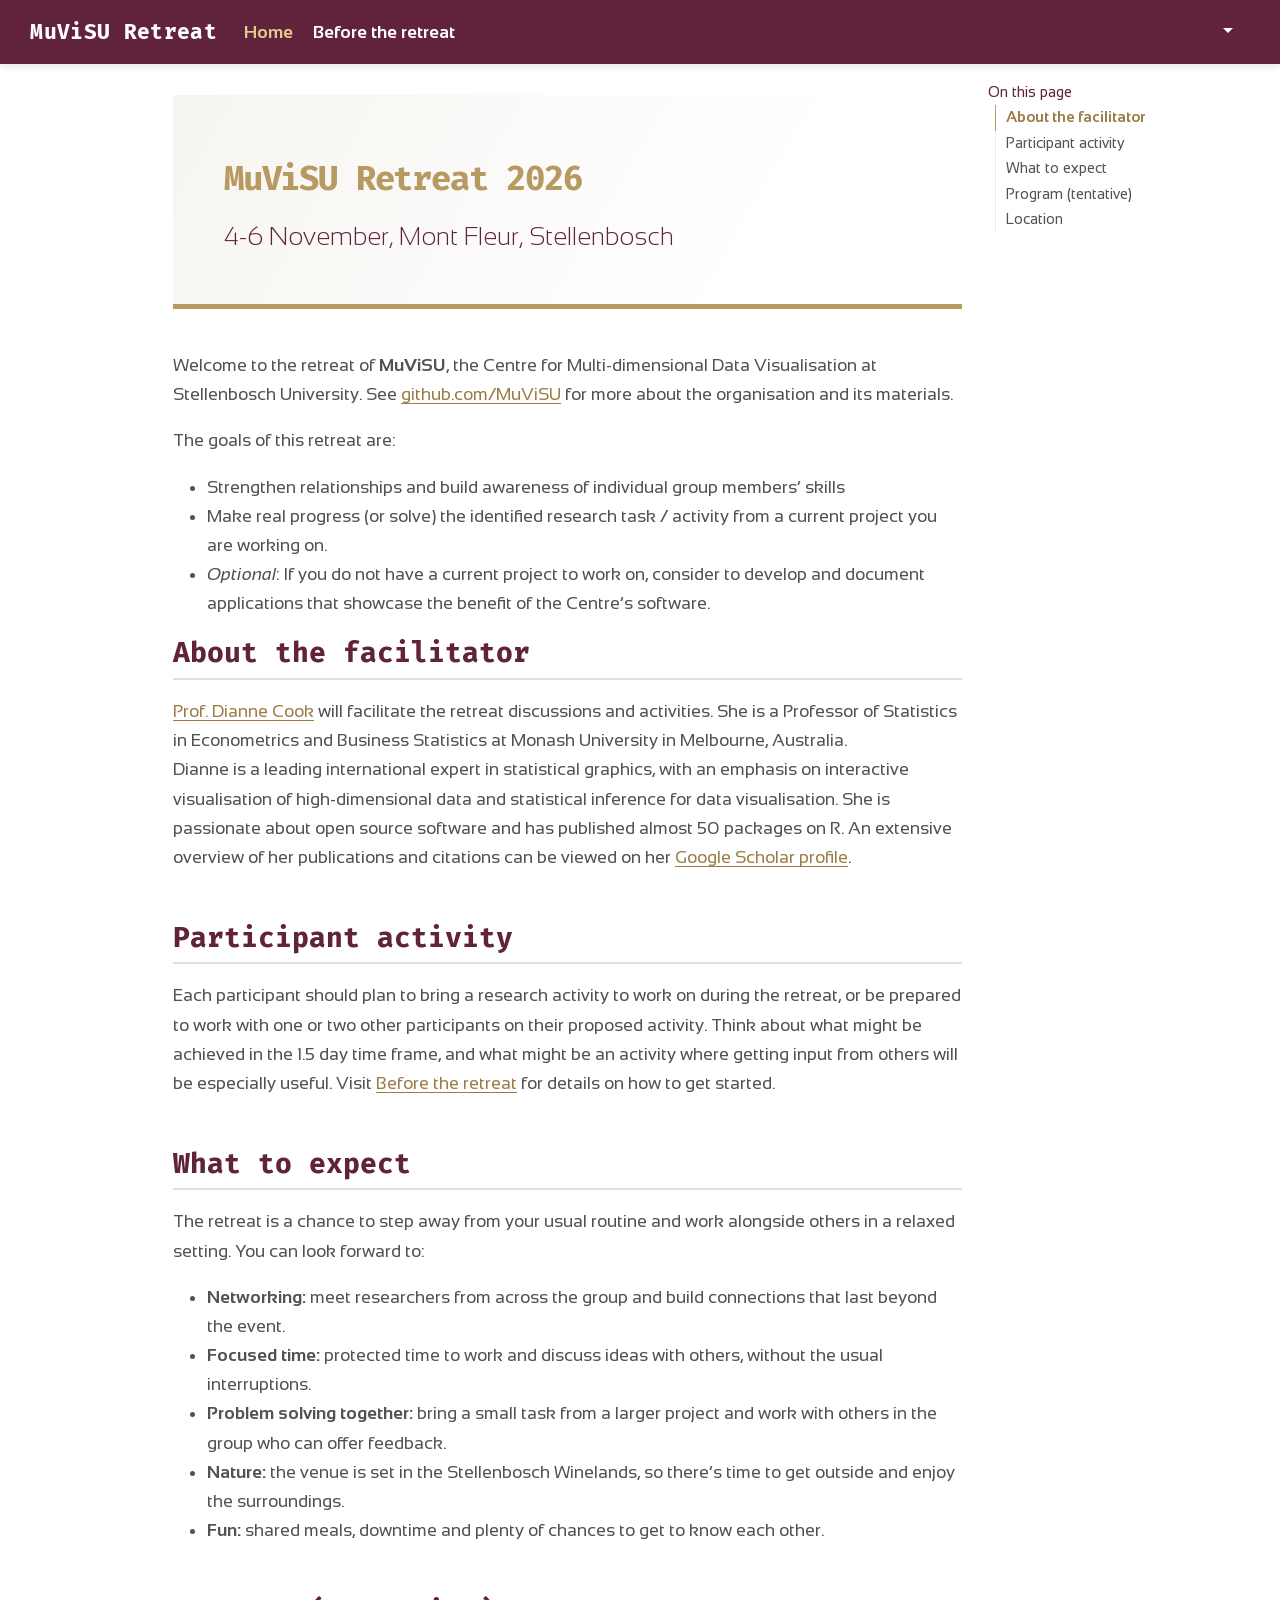
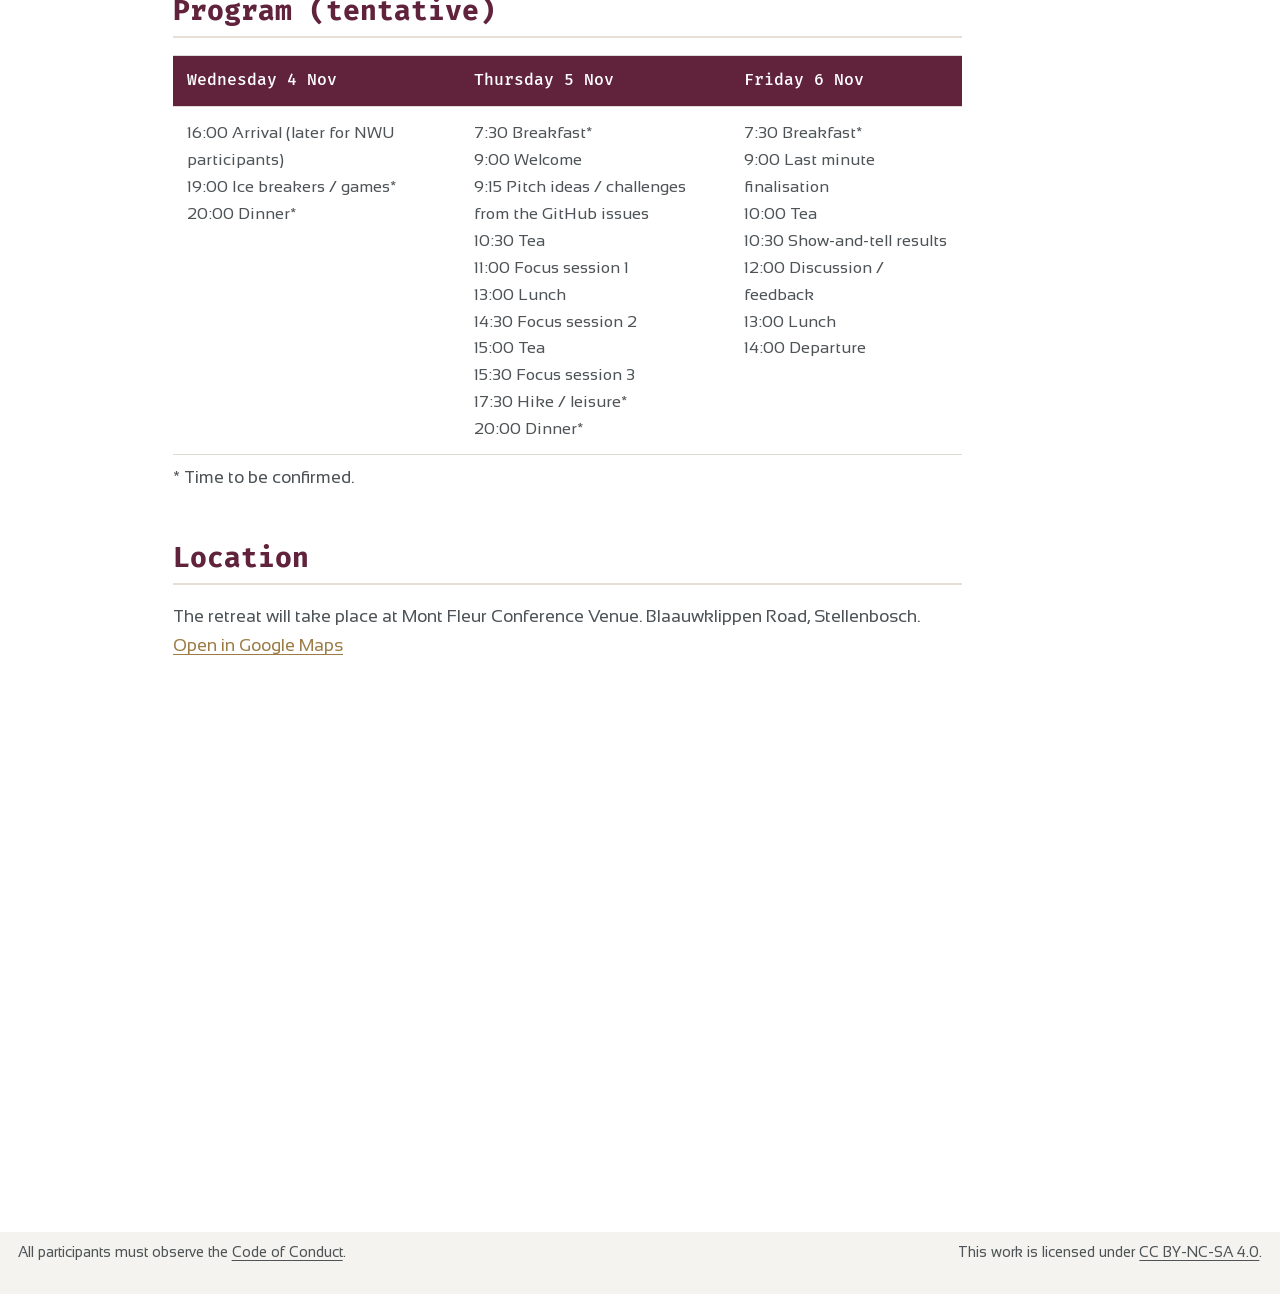
==== commit 25af17db: "updated links" ====
--- a/docs/index.html
+++ b/docs/index.html
@@ -169,7 +169,7 @@
 </ul>
 <section id="about-the-facilitator" class="level2">
 <h2 class="anchored" data-anchor-id="about-the-facilitator">About the facilitator</h2>
-<p><a href="https://dicook.org/">Prof.&nbsp;Dianne Cook</a> will facilitate the retreat discussions and activities. She is a Professor of Statistics in Econometrics and Business Statistics at Monash University in Melbourne, Australia. <br> Dianne is a leading international expert in statistical graphics, with an emphasis on interactive visualisation of high-dimensional data and statistical inference for data visualisation. She is passionate about open source software and has published almost 50 packages on R. An impressive record of publications and citations can be viewed on her <a href="https://scholar.google.com/citations?hl=en&amp;user=_b0uchgAAAAJ&amp;view_op=list_works&amp;sortby=pubdate">Google Scholar profile</a>.</p>
+<p><a href="https://dicook.org/">Prof.&nbsp;Dianne Cook</a> will facilitate the retreat discussions and activities. She is a Professor of Statistics in Econometrics and Business Statistics at Monash University in Melbourne, Australia. <br> Dianne is a leading international expert in statistical graphics, with an emphasis on interactive visualisation of high-dimensional data and statistical inference for data visualisation. She is passionate about open source software and has published almost 50 packages on R. An extensive overview of her publications and citations can be viewed on her <a href="https://scholar.google.com/citations?hl=en&amp;user=_b0uchgAAAAJ&amp;view_op=list_works&amp;sortby=pubdate">Google Scholar profile</a>.</p>
 </section>
 <section id="participant-activity" class="level2">
 <h2 class="anchored" data-anchor-id="participant-activity">Participant activity</h2>
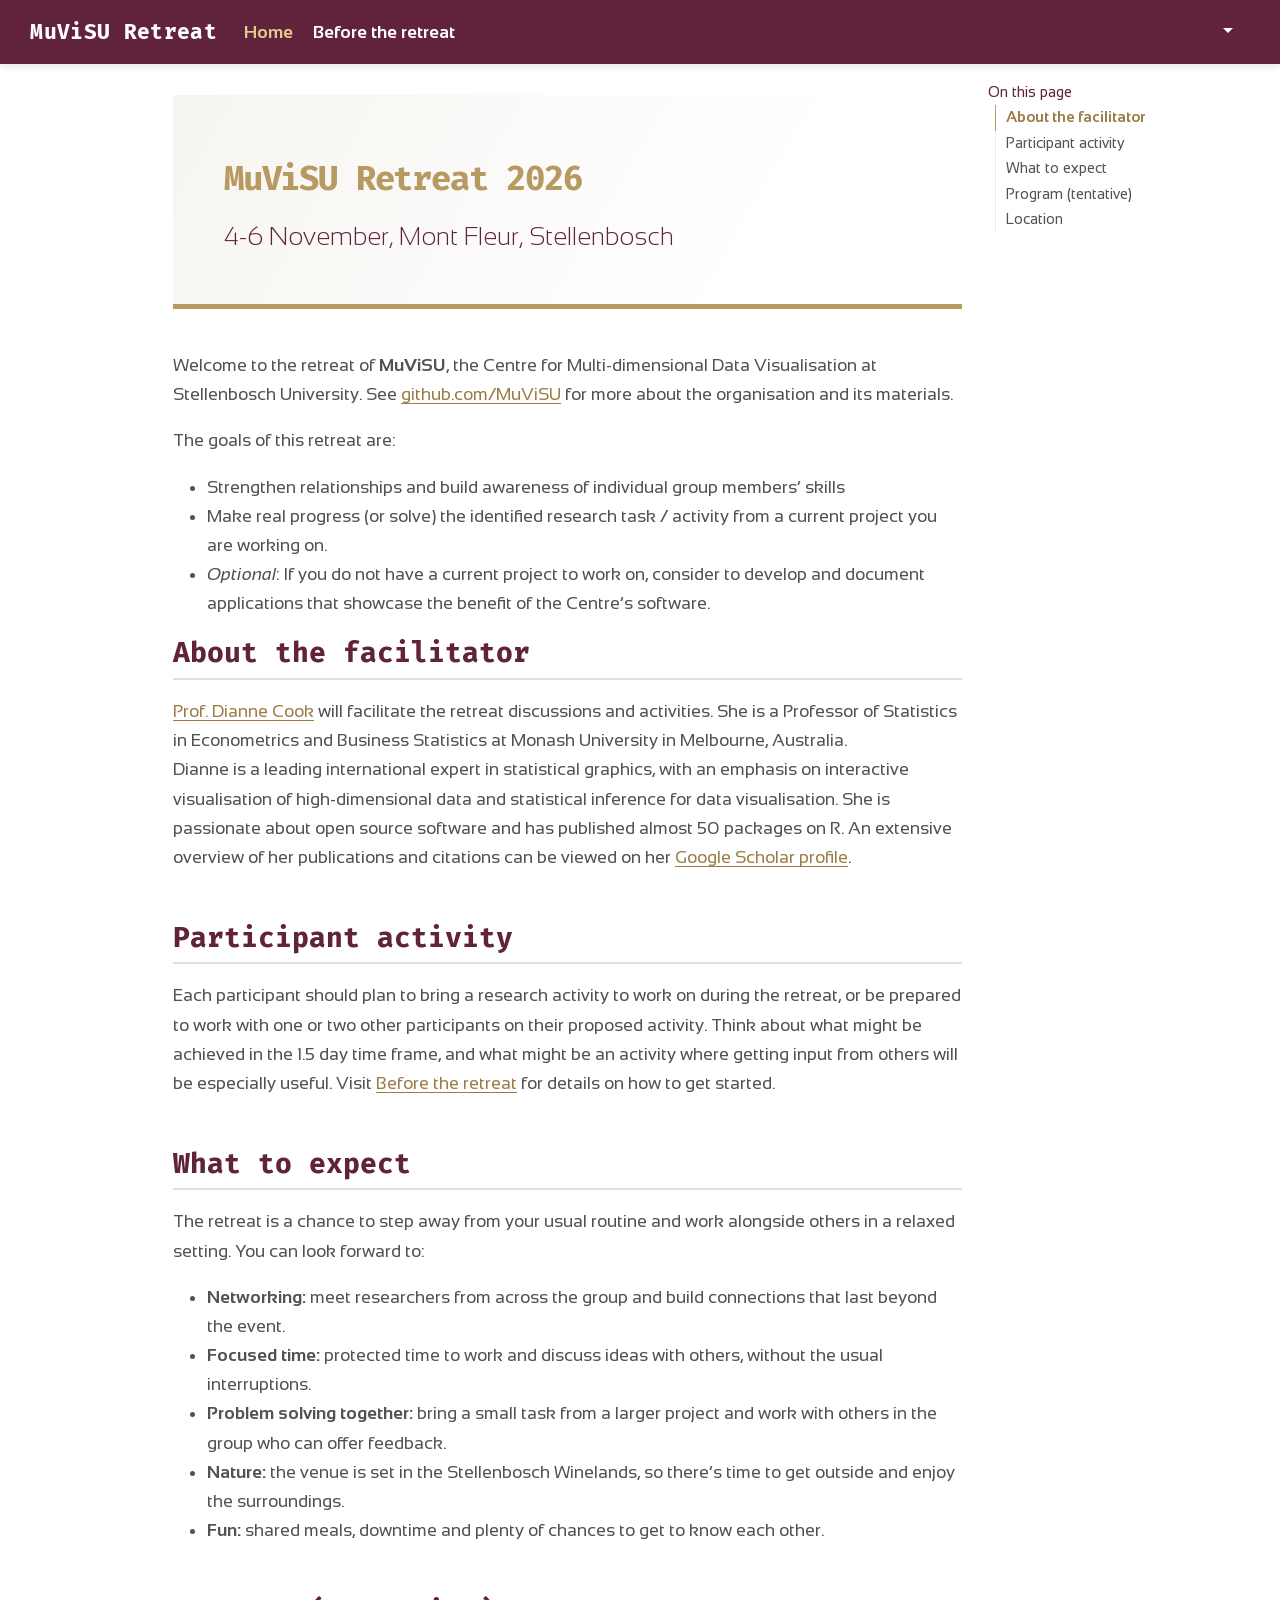
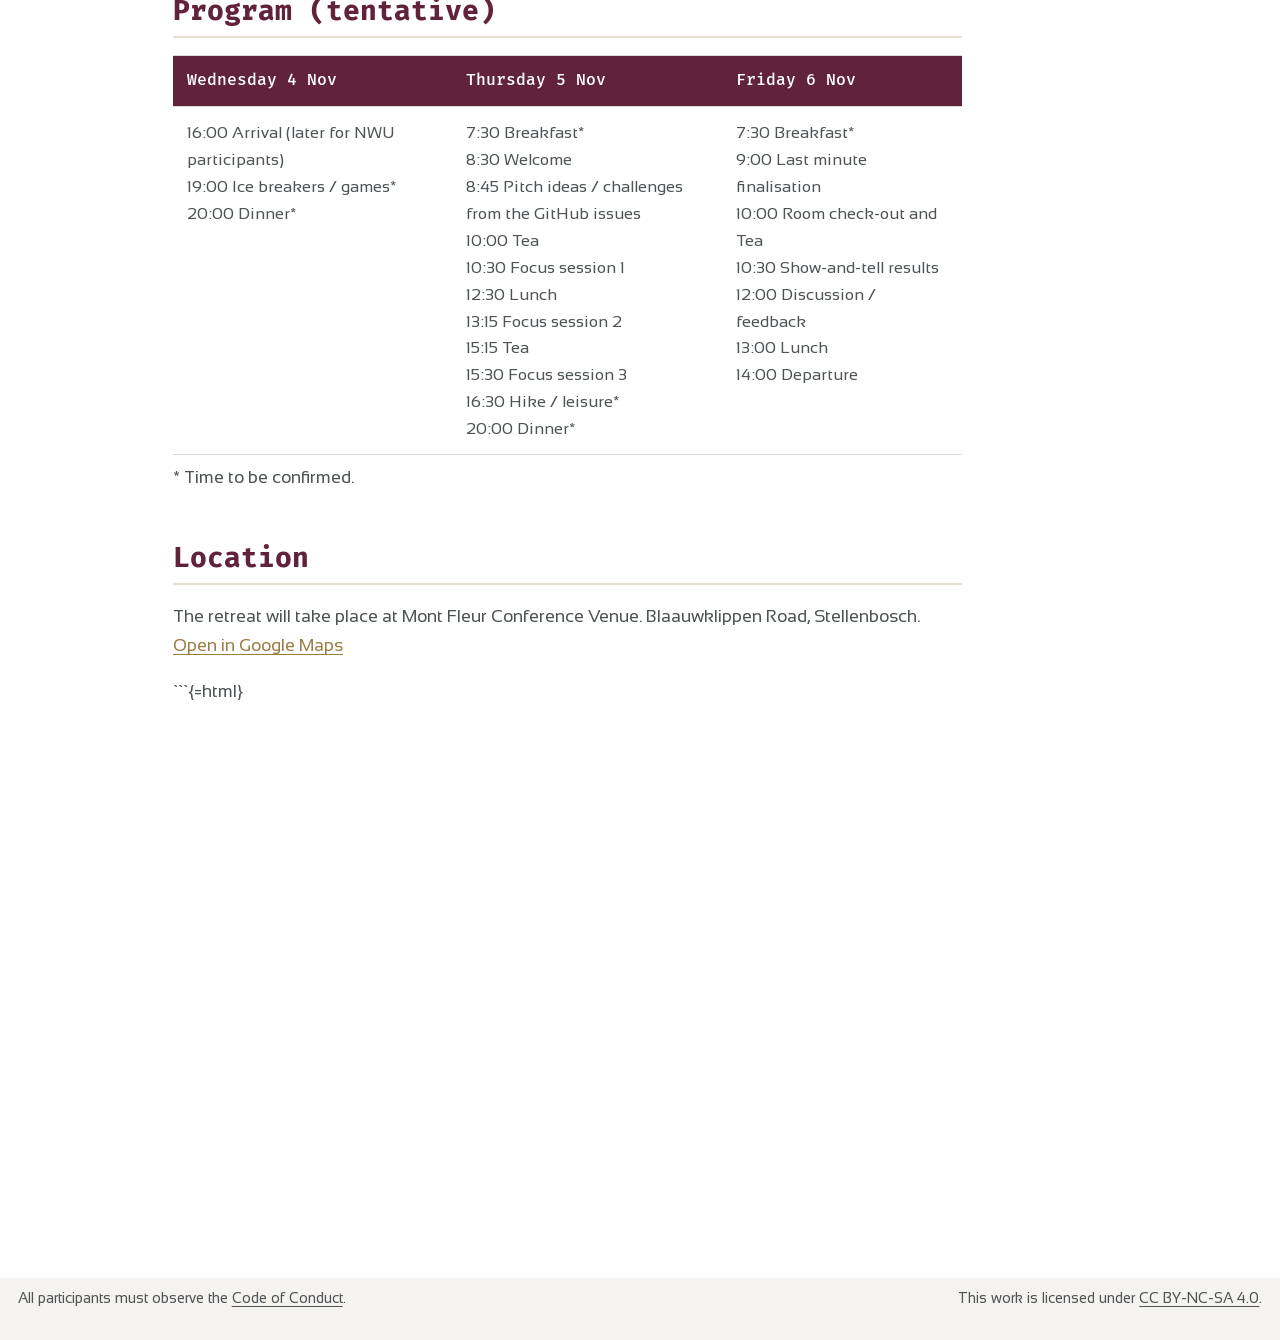
==== commit 18acf513: "updated programme" ====
--- a/docs/index.html
+++ b/docs/index.html
@@ -190,9 +190,9 @@
 <h2 class="anchored" data-anchor-id="program-tentative">Program (tentative)</h2>
 <table class="caption-top table">
 <colgroup>
-<col style="width: 36%">
+<col style="width: 35%">
 <col style="width: 34%">
-<col style="width: 29%">
+<col style="width: 30%">
 </colgroup>
 <thead>
 <tr class="header">
@@ -204,8 +204,8 @@
 <tbody>
 <tr class="odd">
 <td style="text-align: left;">16:00 Arrival (later for NWU participants)<br>19:00 Ice breakers / games*<br>20:00 Dinner*</td>
-<td style="text-align: left;">7:30 Breakfast*<br>9:00 Welcome <br>9:15 Pitch ideas / challenges from the GitHub issues <br>10:30 Tea<br>11:00 Focus session 1<br>13:00 Lunch<br>14:30 Focus session 2<br>15:00 Tea<br>15:30 Focus session 3<br>17:30 Hike / leisure*<br>20:00 Dinner*</td>
-<td style="text-align: left;">7:30 Breakfast*<br>9:00 Last minute finalisation<br>10:00 Tea<br>10:30 Show-and-tell results<br>12:00 Discussion / feedback<br>13:00 Lunch<br>14:00 Departure</td>
+<td style="text-align: left;">7:30 Breakfast*<br>8:30 Welcome <br>8:45 Pitch ideas / challenges from the GitHub issues <br>10:00 Tea<br>10:30 Focus session 1<br>12:30 Lunch<br>13:15 Focus session 2<br>15:15 Tea<br>15:30 Focus session 3<br>16:30 Hike / leisure*<br>20:00 Dinner*</td>
+<td style="text-align: left;">7:30 Breakfast*<br>9:00 Last minute finalisation<br>10:00 Room check-out and Tea<br>10:30 Show-and-tell results<br>12:00 Discussion / feedback<br>13:00 Lunch<br>14:00 Departure</td>
 </tr>
 </tbody>
 </table>
@@ -214,8 +214,7 @@
 <section id="location" class="level2">
 <h2 class="anchored" data-anchor-id="location">Location</h2>
 <p>The retreat will take place at Mont Fleur Conference Venue. Blaauwklippen Road, Stellenbosch. <a href="https://maps.app.goo.gl/VJLVgfamBuX8aKFi7">Open in Google Maps</a></p>
-<iframe src="https://www.google.com/maps/embed?pb=!1m23!1m12!1m3!1d3307.2551035995357!2d18.896036176559704!3d-34.01166222647401!2m3!1f0!2f0!3f0!3m2!1i1024!2i768!4f13.1!4m8!3e0!4m0!4m5!1s0x1dcdb3a0425cf8a7%3A0xaa9fdf8daff1da18!2sMont%20Fleur%20Conference%20Venue%2C%20P.O.%20Box%20905%20Stellenbosch%2C%20Blaauwklippen%20Road%2C%207599!3m2!1d-34.0116667!2d18.8986111!5e0!3m2!1sen!2sza!4v1791870250719!5m2!1sen!2sza" width="100%" height="450" style="border:0;" allowfullscreen="" loading="lazy" referrerpolicy="strict-origin-when-cross-origin" title="Map of Mont Fleur Conference Venue">
-</iframe>
+<p>```{=html} <iframe src="https://www.google.com/maps/embed?pb=!1m23!1m12!1m3!1d3307.2551035995357!2d18.896036176559704!3d-34.01166222647401!2m3!1f0!2f0!3f0!3m2!1i1024!2i768!4f13.1!4m8!3e0!4m0!4m5!1s0x1dcdb3a0425cf8a7%3A0xaa9fdf8daff1da18!2sMont%20Fleur%20Conference%20Venue%2C%20P.O.%20Box%20905%20Stellenbosch%2C%20Blaauwklippen%20Road%2C%207599!3m2!1d-34.0116667!2d18.8986111!5e0!3m2!1sen!2sza!4v1791870250719!5m2!1sen!2sza" width="100%" height="450" style="border:0;" allowfullscreen="" loading="lazy" referrerpolicy="strict-origin-when-cross-origin" title="Map of Mont Fleur Conference Venue"> </iframe></p>
 
 
 </section>
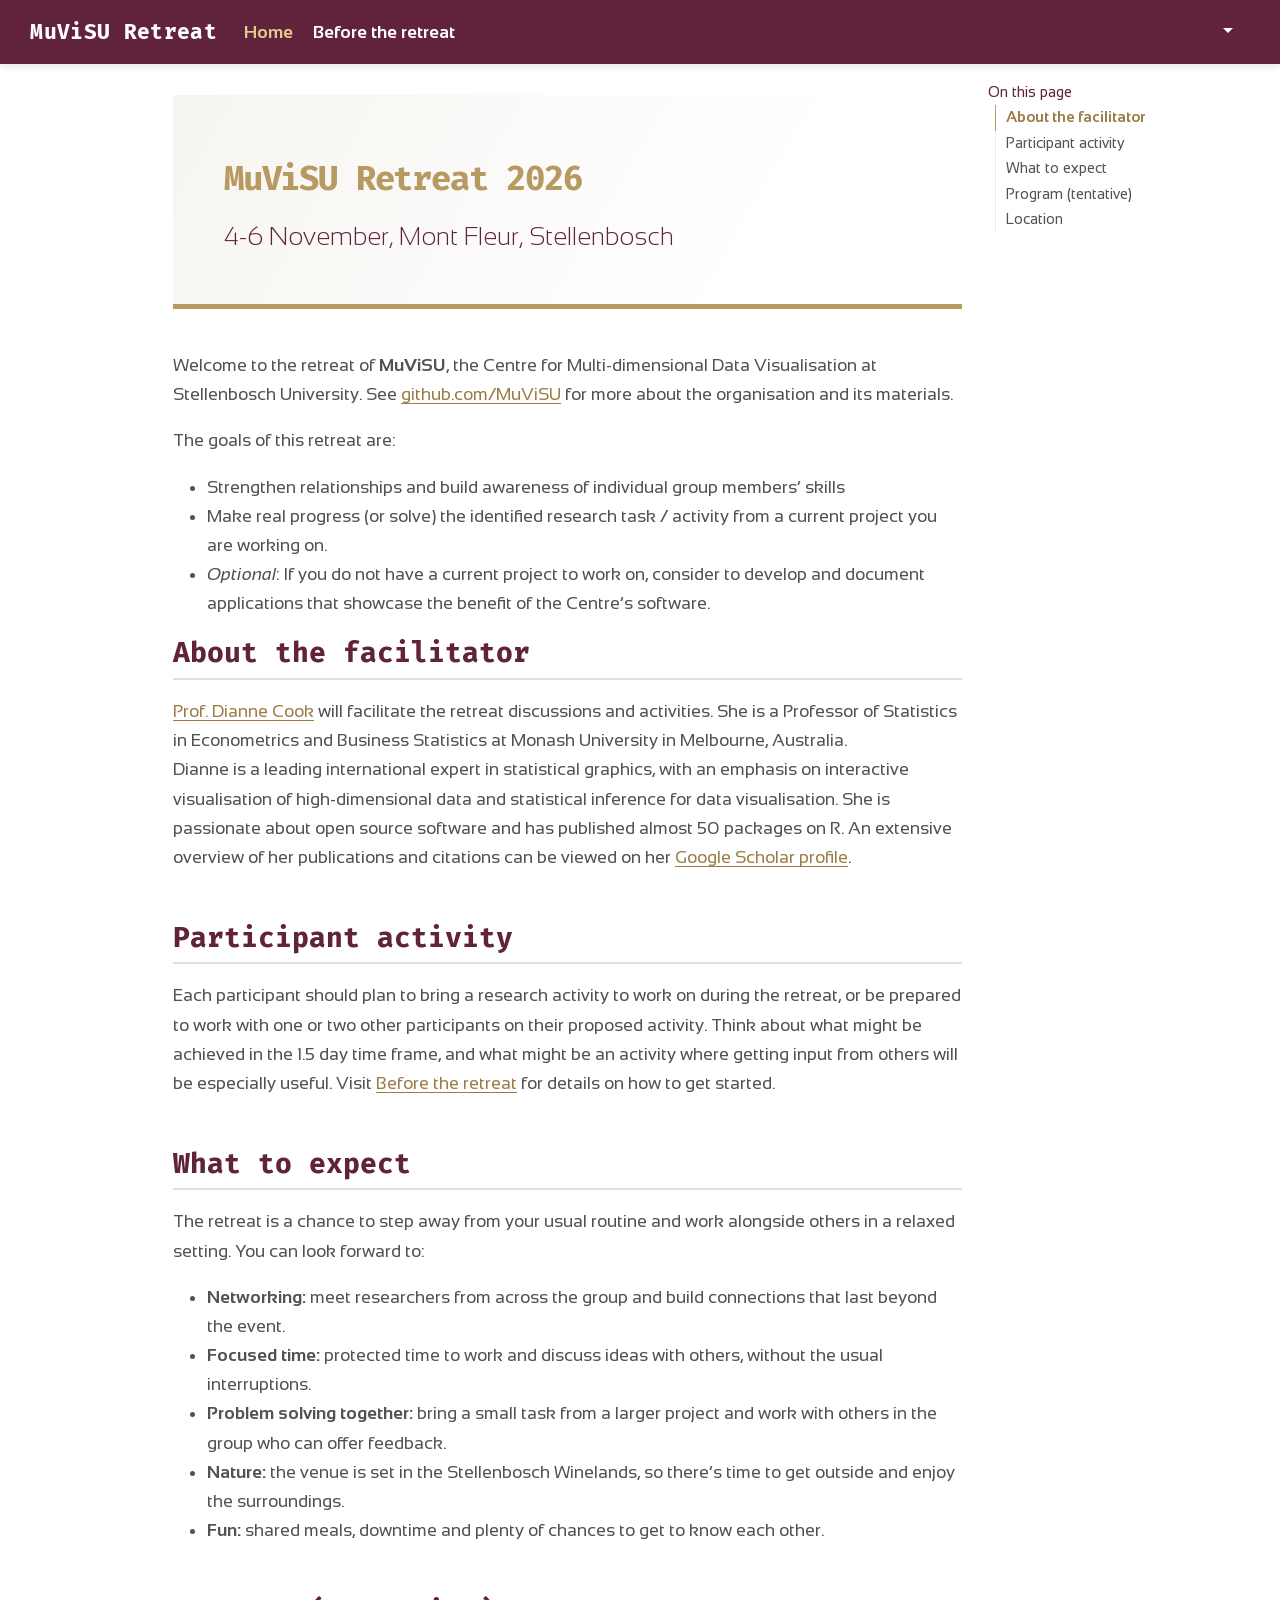
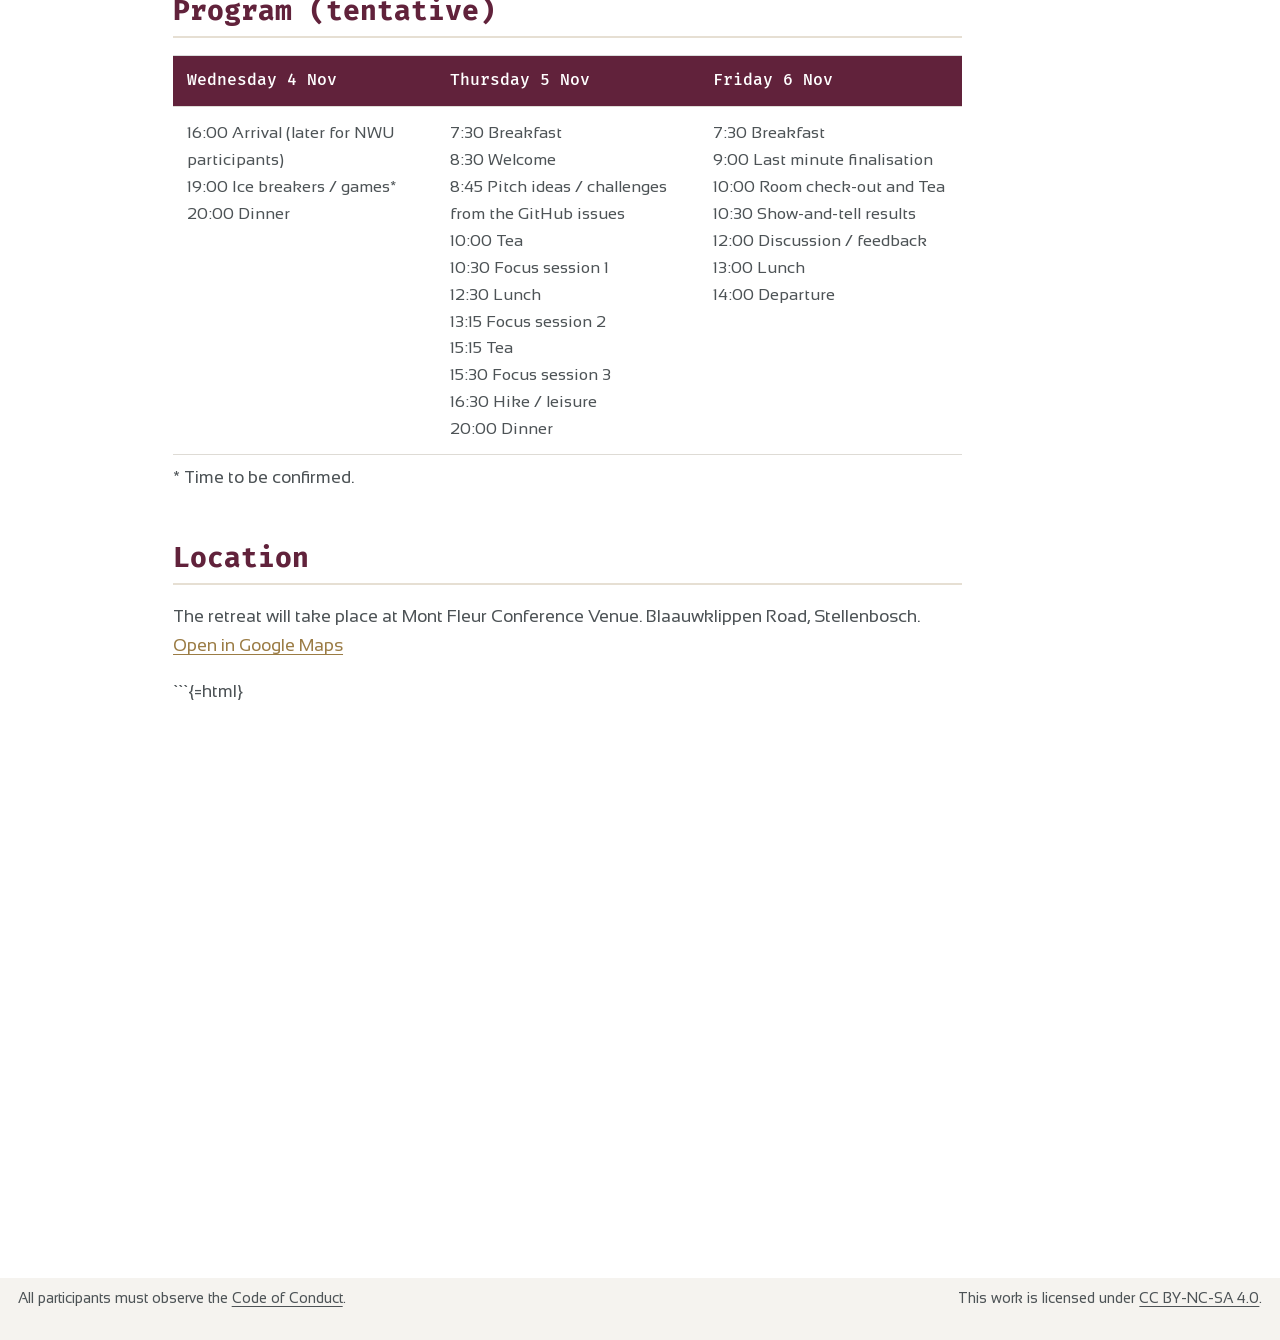
==== commit 9560a88f: "updated programme" ====
--- a/docs/index.html
+++ b/docs/index.html
@@ -190,9 +190,9 @@
 <h2 class="anchored" data-anchor-id="program-tentative">Program (tentative)</h2>
 <table class="caption-top table">
 <colgroup>
-<col style="width: 35%">
-<col style="width: 34%">
-<col style="width: 30%">
+<col style="width: 33%">
+<col style="width: 33%">
+<col style="width: 33%">
 </colgroup>
 <thead>
 <tr class="header">
@@ -203,9 +203,9 @@
 </thead>
 <tbody>
 <tr class="odd">
-<td style="text-align: left;">16:00 Arrival (later for NWU participants)<br>19:00 Ice breakers / games*<br>20:00 Dinner*</td>
-<td style="text-align: left;">7:30 Breakfast*<br>8:30 Welcome <br>8:45 Pitch ideas / challenges from the GitHub issues <br>10:00 Tea<br>10:30 Focus session 1<br>12:30 Lunch<br>13:15 Focus session 2<br>15:15 Tea<br>15:30 Focus session 3<br>16:30 Hike / leisure*<br>20:00 Dinner*</td>
-<td style="text-align: left;">7:30 Breakfast*<br>9:00 Last minute finalisation<br>10:00 Room check-out and Tea<br>10:30 Show-and-tell results<br>12:00 Discussion / feedback<br>13:00 Lunch<br>14:00 Departure</td>
+<td style="text-align: left;">16:00 Arrival (later for NWU participants)<br>19:00 Ice breakers / games*<br>20:00 Dinner</td>
+<td style="text-align: left;">7:30 Breakfast<br>8:30 Welcome <br>8:45 Pitch ideas / challenges from the GitHub issues <br>10:00 Tea<br>10:30 Focus session 1<br>12:30 Lunch<br>13:15 Focus session 2<br>15:15 Tea<br>15:30 Focus session 3<br>16:30 Hike / leisure<br>20:00 Dinner</td>
+<td style="text-align: left;">7:30 Breakfast<br>9:00 Last minute finalisation<br>10:00 Room check-out and Tea<br>10:30 Show-and-tell results<br>12:00 Discussion / feedback<br>13:00 Lunch<br>14:00 Departure</td>
 </tr>
 </tbody>
 </table>
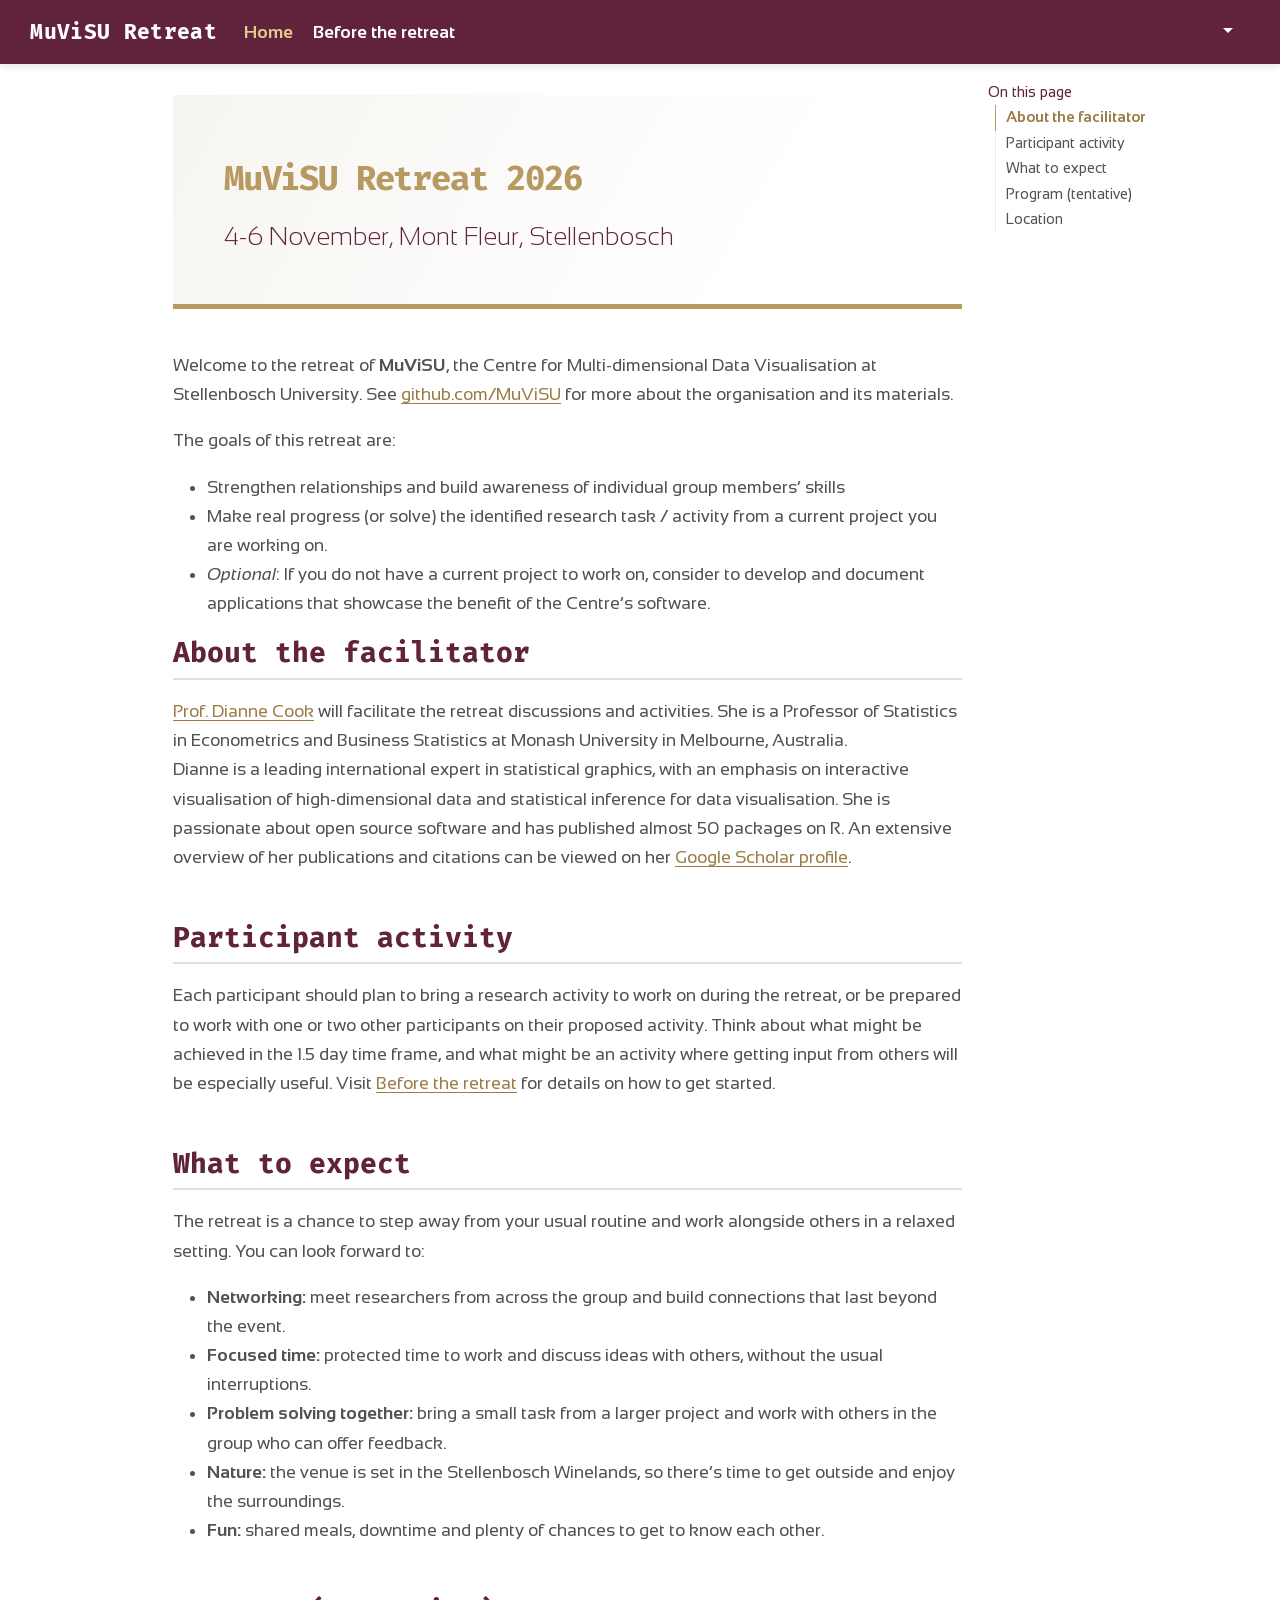
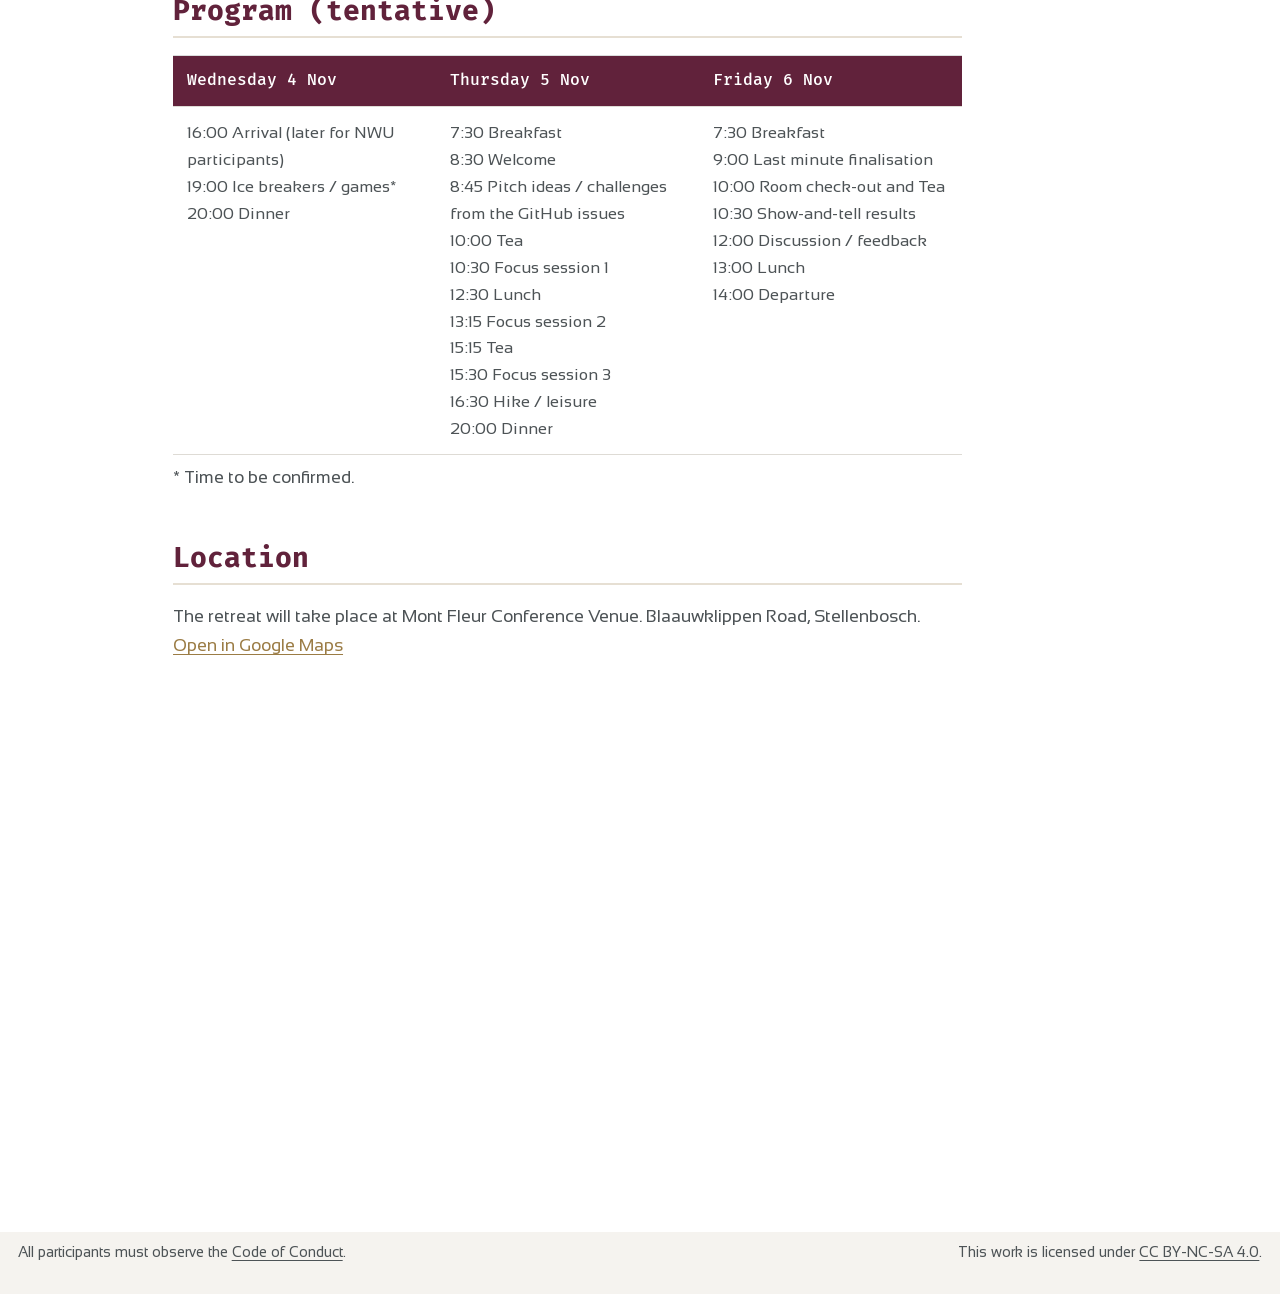
==== commit 62334465: "updated programme" ====
--- a/docs/index.html
+++ b/docs/index.html
@@ -214,7 +214,8 @@
 <section id="location" class="level2">
 <h2 class="anchored" data-anchor-id="location">Location</h2>
 <p>The retreat will take place at Mont Fleur Conference Venue. Blaauwklippen Road, Stellenbosch. <a href="https://maps.app.goo.gl/VJLVgfamBuX8aKFi7">Open in Google Maps</a></p>
-<p>```{=html} <iframe src="https://www.google.com/maps/embed?pb=!1m23!1m12!1m3!1d3307.2551035995357!2d18.896036176559704!3d-34.01166222647401!2m3!1f0!2f0!3f0!3m2!1i1024!2i768!4f13.1!4m8!3e0!4m0!4m5!1s0x1dcdb3a0425cf8a7%3A0xaa9fdf8daff1da18!2sMont%20Fleur%20Conference%20Venue%2C%20P.O.%20Box%20905%20Stellenbosch%2C%20Blaauwklippen%20Road%2C%207599!3m2!1d-34.0116667!2d18.8986111!5e0!3m2!1sen!2sza!4v1791870250719!5m2!1sen!2sza" width="100%" height="450" style="border:0;" allowfullscreen="" loading="lazy" referrerpolicy="strict-origin-when-cross-origin" title="Map of Mont Fleur Conference Venue"> </iframe></p>
+<iframe src="https://www.google.com/maps/embed?pb=!1m23!1m12!1m3!1d3307.2551035995357!2d18.896036176559704!3d-34.01166222647401!2m3!1f0!2f0!3f0!3m2!1i1024!2i768!4f13.1!4m8!3e0!4m0!4m5!1s0x1dcdb3a0425cf8a7%3A0xaa9fdf8daff1da18!2sMont%20Fleur%20Conference%20Venue%2C%20P.O.%20Box%20905%20Stellenbosch%2C%20Blaauwklippen%20Road%2C%207599!3m2!1d-34.0116667!2d18.8986111!5e0!3m2!1sen!2sza!4v1791870250719!5m2!1sen!2sza" width="100%" height="450" style="border:0;" allowfullscreen="" loading="lazy" referrerpolicy="strict-origin-when-cross-origin" title="Map of Mont Fleur Conference Venue">
+</iframe>
 
 
 </section>
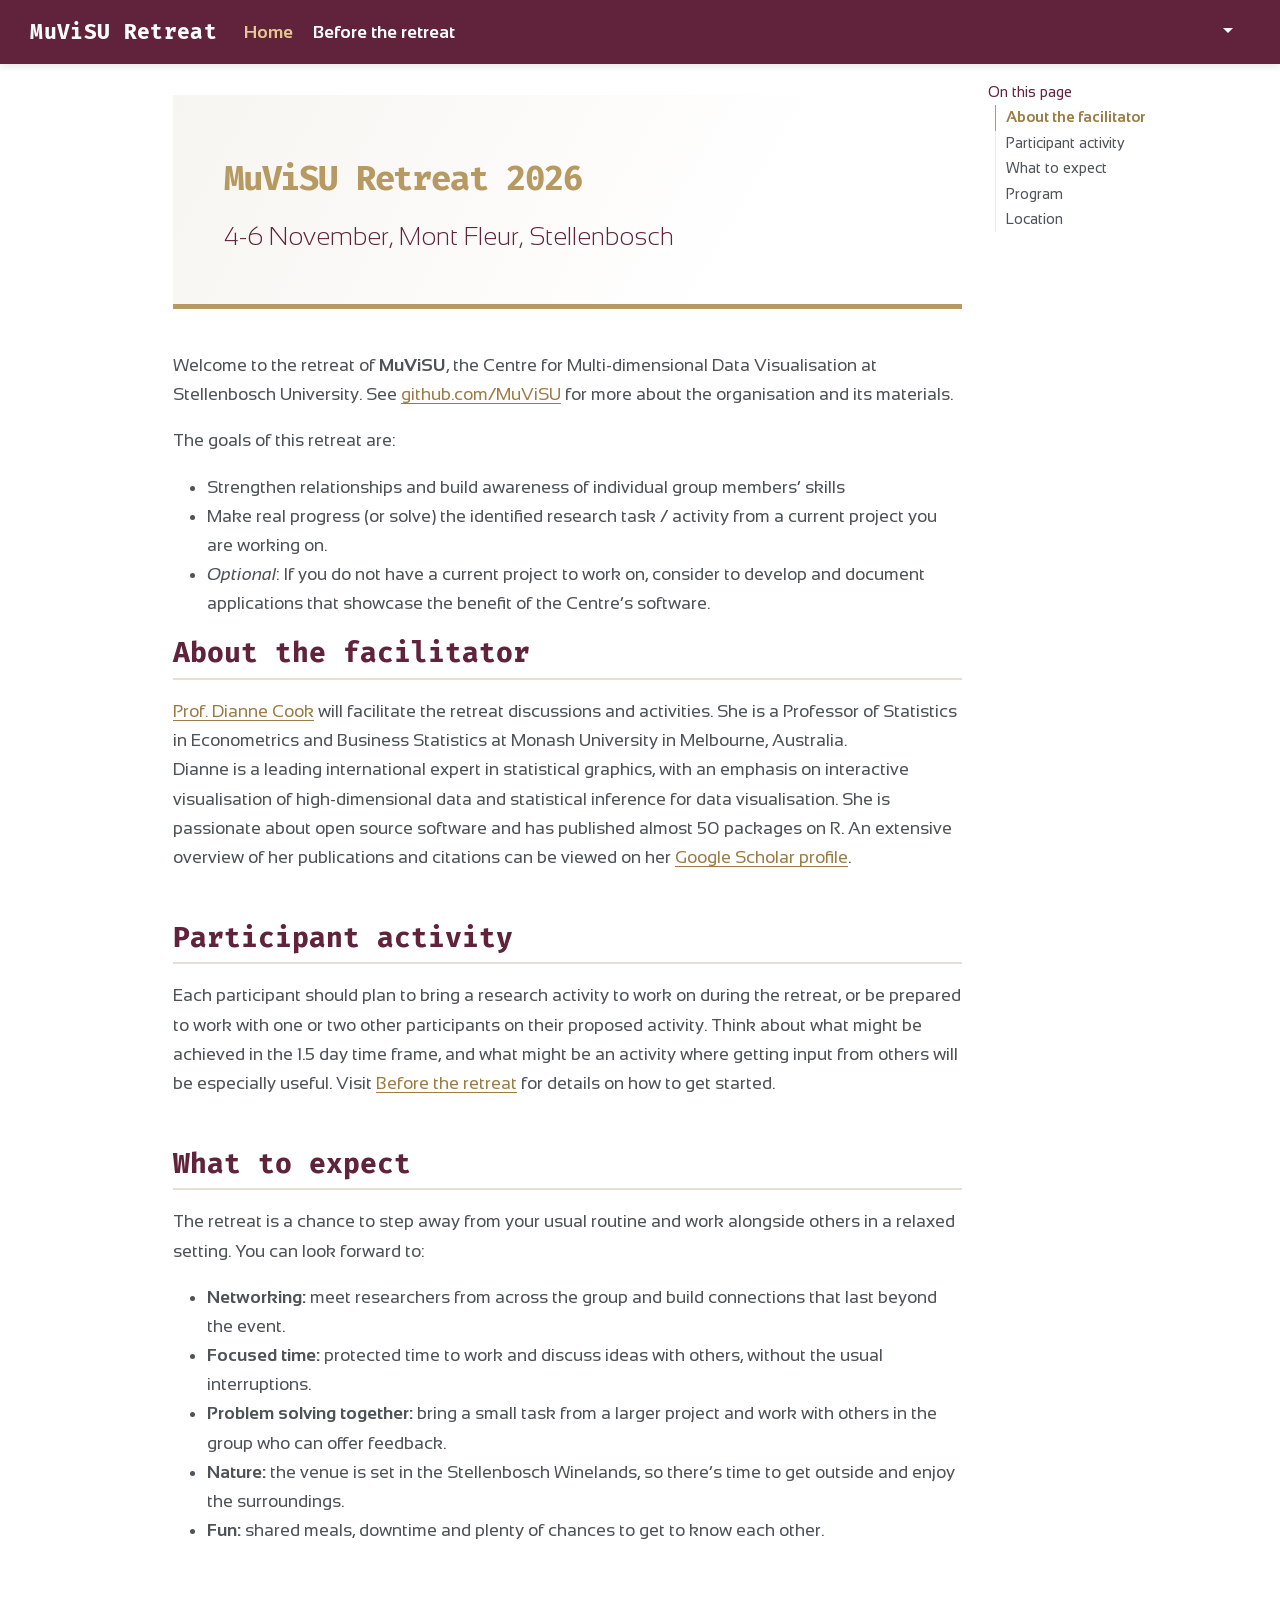
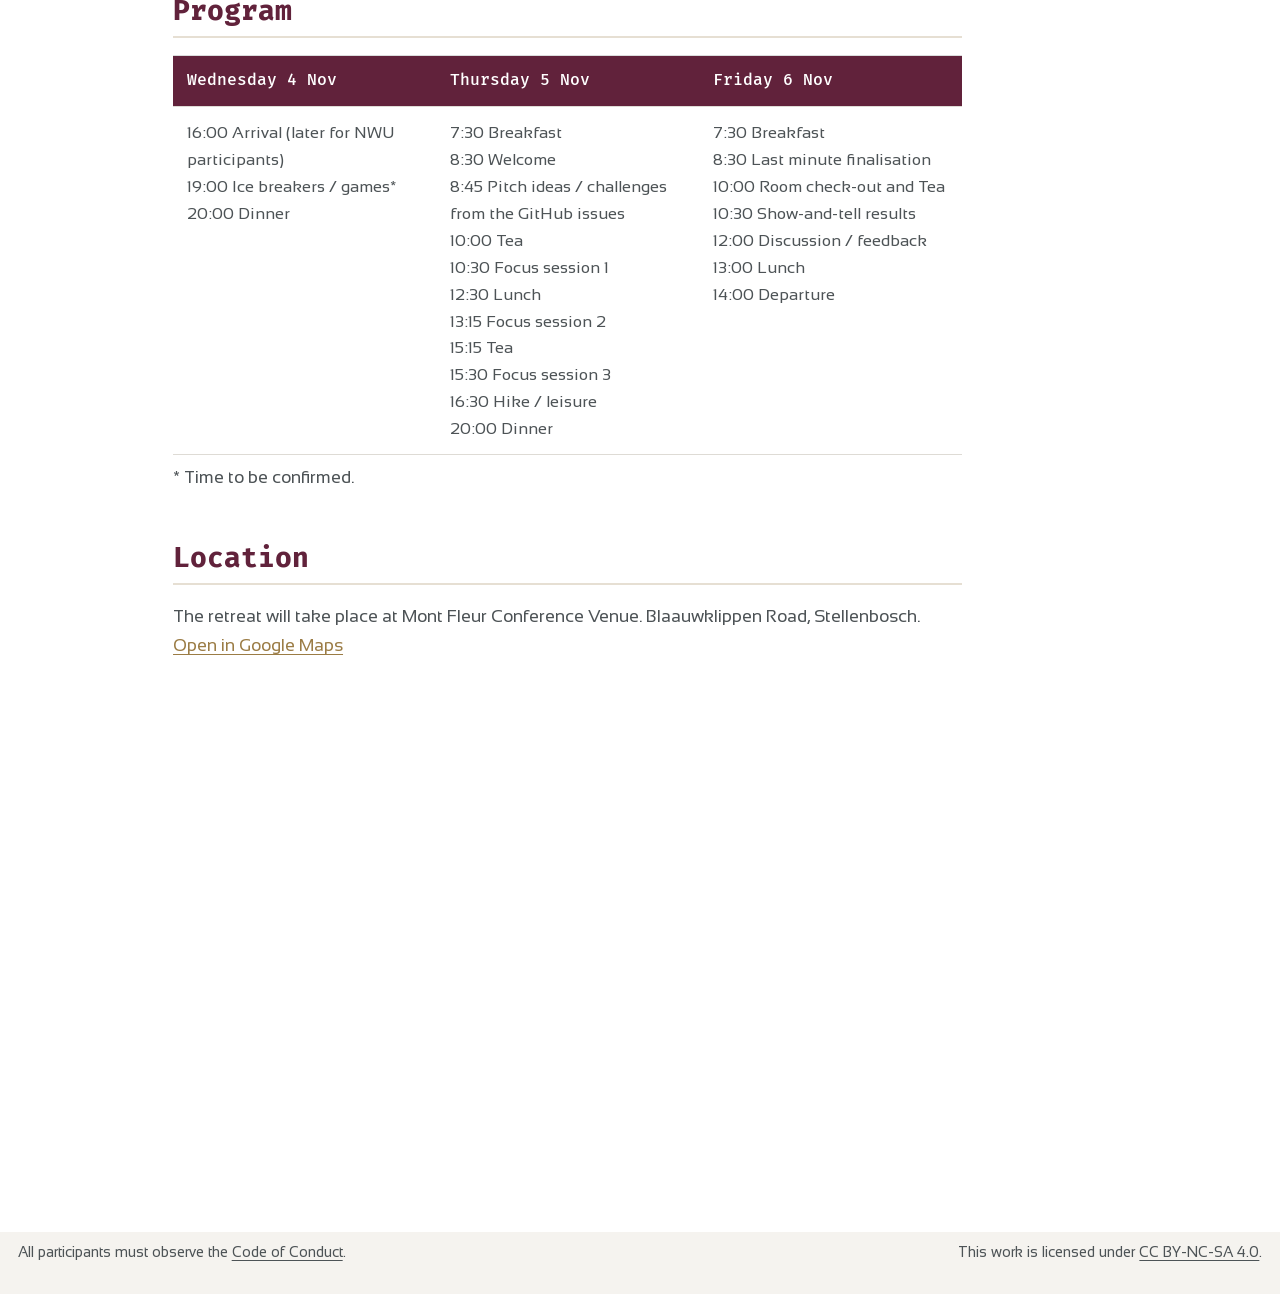
==== commit d6470a2e: "updated starting time 6 Nov" ====
--- a/docs/index.html
+++ b/docs/index.html
@@ -132,7 +132,7 @@
   <li><a href="#about-the-facilitator" id="toc-about-the-facilitator" class="nav-link active" data-scroll-target="#about-the-facilitator">About the facilitator</a></li>
   <li><a href="#participant-activity" id="toc-participant-activity" class="nav-link" data-scroll-target="#participant-activity">Participant activity</a></li>
   <li><a href="#what-to-expect" id="toc-what-to-expect" class="nav-link" data-scroll-target="#what-to-expect">What to expect</a></li>
-  <li><a href="#program-tentative" id="toc-program-tentative" class="nav-link" data-scroll-target="#program-tentative">Program (tentative)</a></li>
+  <li><a href="#program" id="toc-program" class="nav-link" data-scroll-target="#program">Program</a></li>
   <li><a href="#location" id="toc-location" class="nav-link" data-scroll-target="#location">Location</a></li>
   </ul>
 </nav>
@@ -186,8 +186,8 @@
 <li><strong>Fun:</strong> shared meals, downtime and plenty of chances to get to know each other.</li>
 </ul>
 </section>
-<section id="program-tentative" class="level2">
-<h2 class="anchored" data-anchor-id="program-tentative">Program (tentative)</h2>
+<section id="program" class="level2">
+<h2 class="anchored" data-anchor-id="program">Program</h2>
 <table class="caption-top table">
 <colgroup>
 <col style="width: 33%">
@@ -205,7 +205,7 @@
 <tr class="odd">
 <td style="text-align: left;">16:00 Arrival (later for NWU participants)<br>19:00 Ice breakers / games*<br>20:00 Dinner</td>
 <td style="text-align: left;">7:30 Breakfast<br>8:30 Welcome <br>8:45 Pitch ideas / challenges from the GitHub issues <br>10:00 Tea<br>10:30 Focus session 1<br>12:30 Lunch<br>13:15 Focus session 2<br>15:15 Tea<br>15:30 Focus session 3<br>16:30 Hike / leisure<br>20:00 Dinner</td>
-<td style="text-align: left;">7:30 Breakfast<br>9:00 Last minute finalisation<br>10:00 Room check-out and Tea<br>10:30 Show-and-tell results<br>12:00 Discussion / feedback<br>13:00 Lunch<br>14:00 Departure</td>
+<td style="text-align: left;">7:30 Breakfast<br>8:30 Last minute finalisation<br>10:00 Room check-out and Tea<br>10:30 Show-and-tell results<br>12:00 Discussion / feedback<br>13:00 Lunch<br>14:00 Departure</td>
 </tr>
 </tbody>
 </table>
